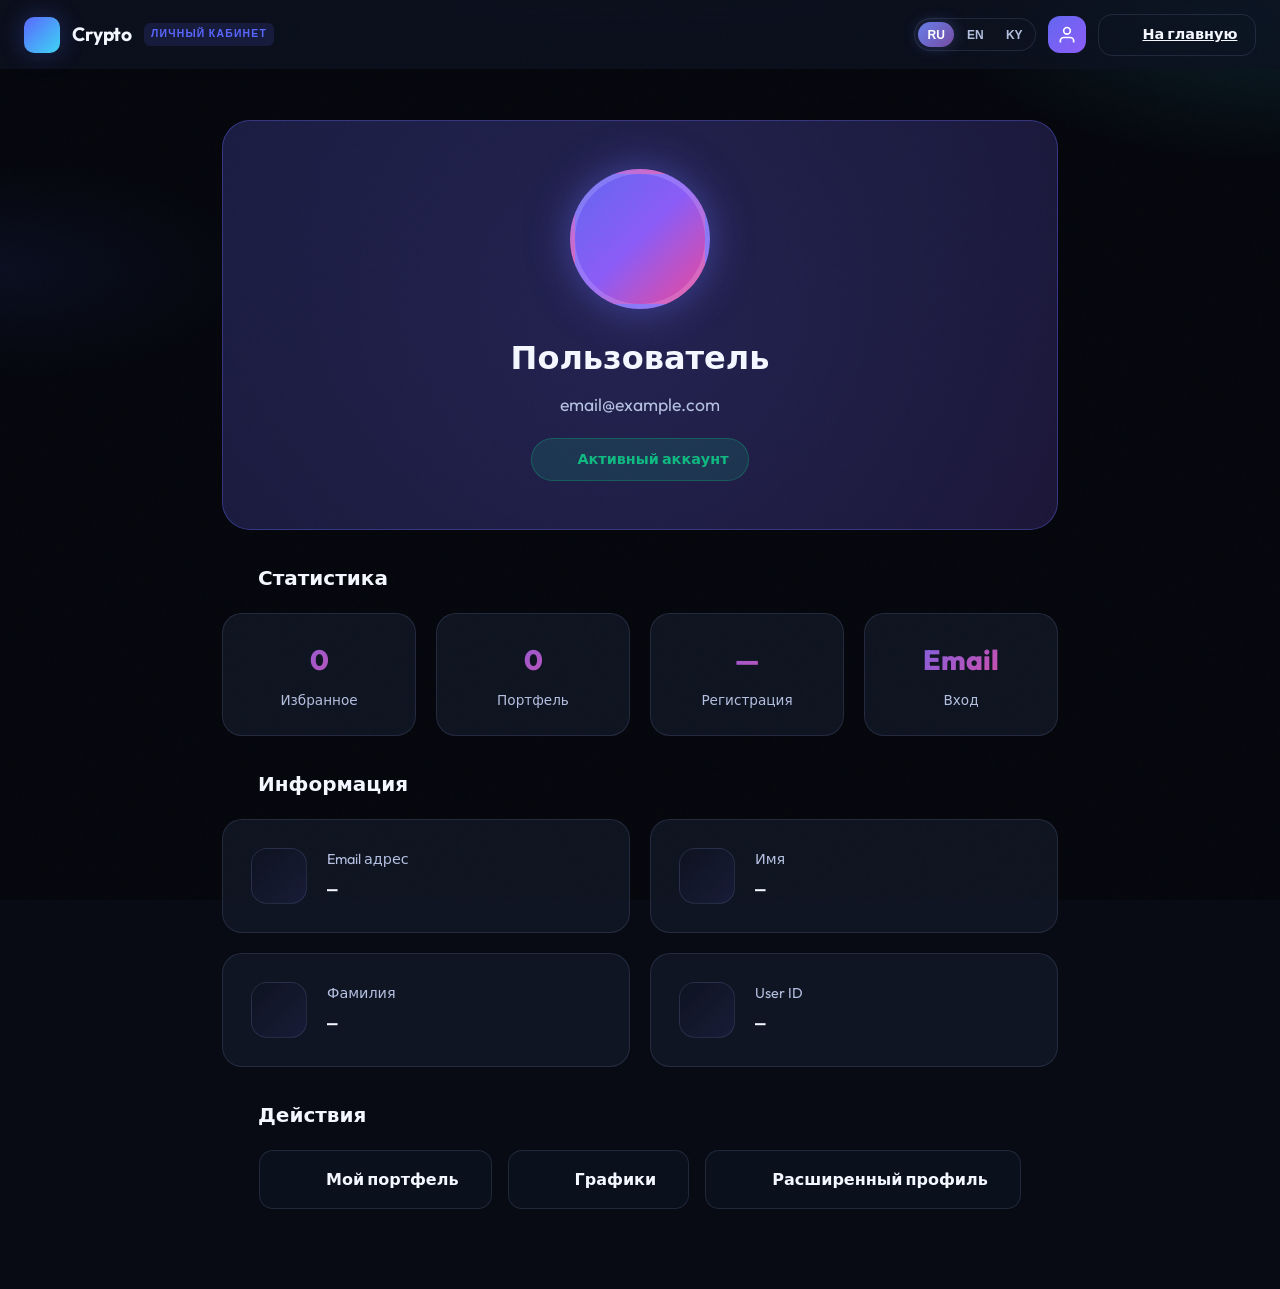
==== crypto-app/lichnyi.html @ 75bfbcfa "first site upload" ====
<!DOCTYPE html>
<html lang="ru">
<head>
    <meta charset="UTF-8" />
    <meta name="viewport" content="width=device-width, initial-scale=1.0" />
    <meta name="description" content="Личный кабинет — CryptoUlarbek" />
    <title>Личный кабинет — CryptoUlarbek</title>
    <link rel="preconnect" href="https://fonts.googleapis.com" />
    <link rel="preconnect" href="https://fonts.gstatic.com" crossorigin />
    <link
        href="https://fonts.googleapis.com/css2?family=Outfit:wght@300;400;500;600;700;800&family=Syne:wght@600;700;800&family=JetBrains+Mono:wght@400;500;600&display=swap"
        rel="stylesheet"
    />
    <link rel="stylesheet" href="style.css" />
    <script src="https://cdn.lordicon.com/lordicon.js"></script>
    <style>
        /* Lichnyi Kabinet Styles */
        .lk-container {
            max-width: 900px;
            margin: 0 auto;
            padding: 2rem;
        }

        .lk-header {
            background: linear-gradient(135deg, rgba(99, 102, 241, 0.2) 0%, rgba(139, 92, 246, 0.15) 100%);
            border: 1px solid rgba(99, 102, 241, 0.4);
            border-radius: 28px;
            padding: 3rem 2rem;
            text-align: center;
            margin-bottom: 2rem;
            position: relative;
            overflow: hidden;
        }

        .lk-header::before {
            content: '';
            position: absolute;
            top: -50%;
            left: -50%;
            width: 200%;
            height: 200%;
            background: radial-gradient(circle, rgba(99, 102, 241, 0.15) 0%, transparent 70%);
            animation: rotate 25s linear infinite;
        }

        @keyframes rotate {
            from { transform: rotate(0deg); }
            to { transform: rotate(360deg); }
        }

        .lk-avatar {
            width: 140px;
            height: 140px;
            border-radius: 50%;
            background: linear-gradient(135deg, #6366f1 0%, #8b5cf6 50%, #ec4899 100%);
            display: flex;
            align-items: center;
            justify-content: center;
            margin: 0 auto 1.5rem;
            position: relative;
            z-index: 1;
            border: 5px solid rgba(255, 255, 255, 0.15);
            box-shadow: 0 0 40px rgba(99, 102, 241, 0.5);
            animation: pulseAvatar 3s ease-in-out infinite;
        }

        @keyframes pulseAvatar {
            0%, 100% { transform: scale(1); box-shadow: 0 0 40px rgba(99, 102, 241, 0.5); }
            50% { transform: scale(1.02); box-shadow: 0 0 60px rgba(99, 102, 241, 0.7); }
        }

        .lk-avatar lord-icon {
            width: 70px;
            height: 70px;
        }

        .lk-name {
            font-size: 2rem;
            font-weight: 800;
            color: var(--text-primary);
            margin-bottom: 0.5rem;
            position: relative;
            z-index: 1;
        }

        .lk-email {
            font-size: 1.1rem;
            color: var(--text-secondary);
            position: relative;
            z-index: 1;
        }

        .lk-status {
            display: inline-flex;
            align-items: center;
            gap: 0.5rem;
            background: rgba(16, 185, 129, 0.15);
            border: 1px solid rgba(16, 185, 129, 0.3);
            color: #10b981;
            padding: 0.6rem 1.2rem;
            border-radius: 50px;
            font-size: 0.9rem;
            font-weight: 600;
            margin-top: 1.25rem;
            position: relative;
            z-index: 1;
        }

        .lk-status lord-icon {
            width: 18px;
            height: 18px;
        }

        .lk-grid {
            display: grid;
            grid-template-columns: repeat(auto-fit, minmax(280px, 1fr));
            gap: 1.25rem;
            margin-bottom: 2rem;
        }

        .lk-card {
            background: var(--bg-card);
            border: 1px solid var(--border);
            border-radius: 20px;
            padding: 1.75rem;
            display: flex;
            align-items: center;
            gap: 1.25rem;
            transition: all 0.3s ease;
            cursor: pointer;
        }

        .lk-card:hover {
            transform: translateY(-5px);
            border-color: var(--accent);
            box-shadow: 0 15px 35px -10px rgba(99, 102, 241, 0.2);
        }

        .lk-card-icon {
            width: 56px;
            height: 56px;
            border-radius: 16px;
            background: linear-gradient(135deg, var(--bg-glass) 0%, rgba(99, 102, 241, 0.1) 100%);
            display: flex;
            align-items: center;
            justify-content: center;
            flex-shrink: 0;
            border: 1px solid var(--border);
        }

        .lk-card-icon lord-icon {
            width: 28px;
            height: 28px;
        }

        .lk-card-content {
            flex: 1;
        }

        .lk-card-label {
            font-size: 0.9rem;
            color: var(--text-secondary);
            margin-bottom: 0.35rem;
        }

        .lk-card-value {
            font-size: 1.1rem;
            font-weight: 700;
            color: var(--text-primary);
            font-family: 'JetBrains Mono', monospace;
        }

        .lk-stats {
            display: grid;
            grid-template-columns: repeat(4, 1fr);
            gap: 1.25rem;
            margin-bottom: 2rem;
        }

        .lk-stat {
            background: var(--bg-card);
            border: 1px solid var(--border);
            border-radius: 20px;
            padding: 1.5rem 1rem;
            text-align: center;
            transition: all 0.3s ease;
        }

        .lk-stat:hover {
            border-color: var(--accent);
            transform: translateY(-3px);
        }

        .lk-stat-value {
            font-size: 1.75rem;
            font-weight: 800;
            background: linear-gradient(135deg, #6366f1 0%, #ec4899 100%);
            -webkit-background-clip: text;
            -webkit-text-fill-color: transparent;
            margin-bottom: 0.5rem;
        }

        .lk-stat-label {
            font-size: 0.85rem;
            color: var(--text-secondary);
        }

        .lk-actions {
            display: flex;
            gap: 1rem;
            justify-content: center;
            flex-wrap: wrap;
        }

        .lk-btn {
            display: inline-flex;
            align-items: center;
            gap: 0.75rem;
            padding: 1rem 2rem;
            border-radius: 14px;
            font-weight: 600;
            cursor: pointer;
            transition: all 0.3s ease;
            border: none;
            font-size: 1rem;
            text-decoration: none;
        }

        .lk-btn--primary {
            background: linear-gradient(135deg, #6366f1 0%, #8b5cf6 100%);
            color: white;
        }

        .lk-btn--primary:hover {
            transform: translateY(-3px);
            box-shadow: 0 15px 30px -5px rgba(99, 102, 241, 0.5);
        }

        .lk-btn--secondary {
            background: var(--bg-glass);
            border: 1px solid var(--border);
            color: var(--text-primary);
        }

        .lk-btn--secondary:hover {
            background: var(--bg-hover);
            border-color: var(--accent);
        }

        .lk-btn--danger {
            background: rgba(244, 63, 94, 0.1);
            border: 1px solid rgba(244, 63, 94, 0.3);
            color: #f43f5e;
        }

        .lk-btn--danger:hover {
            background: rgba(244, 63, 94, 0.2);
            transform: translateY(-3px);
        }

        .lk-section-title {
            font-size: 1.25rem;
            font-weight: 700;
            color: var(--text-primary);
            margin-bottom: 1.25rem;
            display: flex;
            align-items: center;
            gap: 0.75rem;
        }

        .btn--user {
            background: linear-gradient(135deg, #6366f1 0%, #8b5cf6 100%);
            color: white;
            border: none;
            padding: 0.55rem;
            border-radius: 12px;
            display: inline-flex;
            align-items: center;
            justify-content: center;
            transition: all 0.3s ease;
        }

        .btn--user:hover {
            transform: translateY(-2px);
            box-shadow: 0 8px 20px -5px rgba(99, 102, 241, 0.4);
        }

        @media (max-width: 768px) {
            .lk-container {
                padding: 1rem;
            }
            .lk-header {
                padding: 2rem 1.5rem;
            }
            .lk-avatar {
                width: 110px;
                height: 110px;
            }
            .lk-name {
                font-size: 1.6rem;
            }
            .lk-stats {
                grid-template-columns: repeat(2, 1fr);
            }
        }
    </style>
</head>
<body>
    <div class="noise" aria-hidden="true"></div>
    <div class="app">
        <header class="header" id="header">
            <div class="header__container">
                <a href="index.html" class="logo">
                    <span class="logo__mark" aria-hidden="true"></span>
                    <span class="logo__text">Crypto</span>
                    <span class="logo__badge">Личный кабинет</span>
                </a>
                <div class="header__actions" style="max-width: none;">
                    <div class="lang-selector">
                        <button class="lang-btn active" data-lang="ru" onclick="setLang('ru')">RU</button>
                        <button class="lang-btn" data-lang="en" onclick="setLang('en')">EN</button>
                        <button class="lang-btn" data-lang="ky" onclick="setLang('ky')">KY</button>
                    </div>
                    <a href="profile.html" class="btn btn--icon btn--user" title="Расширенный профиль">
                        <svg width="20" height="20" viewBox="0 0 24 24" fill="none" stroke="currentColor" stroke-width="2">
                            <path d="M20 21v-2a4 4 0 0 0-4-4H8a4 4 0 0 0-4 4v2"></path>
                            <circle cx="12" cy="7" r="4"></circle>
                        </svg>
                    </a>
                    <a href="index.html" class="btn btn--ghost">
                        <lord-icon src="https://cdn.lordicon.com/cnpvygkr.json" trigger="hover" colors="primary:#ffffff" style="width:18px;height:18px"></lord-icon>
                        На главную
                    </a>
                </div>
            </div>
        </header>

        <main class="main">
            <div class="lk-container">
                <!-- Header Card -->
                <div class="lk-header">
                    <div class="lk-avatar">
                        <lord-icon src="https://cdn.lordicon.com/kthelypq.json" trigger="hover" colors="primary:#ffffff"></lord-icon>
                    </div>
                    <h1 class="lk-name" id="userDisplayName">Пользователь</h1>
                    <p class="lk-email" id="userEmailDisplay">email@example.com</p>
                    <div class="lk-status">
                        <lord-icon src="https://cdn.lordicon.com/egmlnyku.json" trigger="loop" delay="1000" colors="primary:#10b981"></lord-icon>
                        <span id="statusText">Активный аккаунт</span>
                    </div>
                </div>

                <!-- Stats -->
                <div class="lk-section-title">
                    <lord-icon src="https://cdn.lordicon.com/hsqbkhpi.json" trigger="hover" colors="primary:#6366f1" style="width:24px;height:24px"></lord-icon>
                    Статистика
                </div>
                <div class="lk-stats">
                    <div class="lk-stat">
                        <div class="lk-stat-value" id="userFavoritesCount">0</div>
                        <div class="lk-stat-label">Избранное</div>
                    </div>
                    <div class="lk-stat">
                        <div class="lk-stat-value" id="userPortfolioCount">0</div>
                        <div class="lk-stat-label">Портфель</div>
                    </div>
                    <div class="lk-stat">
                        <div class="lk-stat-value" id="userJoinDate">—</div>
                        <div class="lk-stat-label">Регистрация</div>
                    </div>
                    <div class="lk-stat">
                        <div class="lk-stat-value" id="userProvider">Email</div>
                        <div class="lk-stat-label">Вход</div>
                    </div>
                </div>

                <!-- Info Cards -->
                <div class="lk-section-title">
                    <lord-icon src="https://cdn.lordicon.com/ucvsemmc.json" trigger="hover" colors="primary:#8b5cf6" style="width:24px;height:24px"></lord-icon>
                    Информация
                </div>
                <div class="lk-grid">
                    <div class="lk-card">
                        <div class="lk-card-icon">
                            <lord-icon src="https://cdn.lordicon.com/xtzuywza.json" trigger="hover" colors="primary:#6366f1" style="width:28px;height:28px"></lord-icon>
                        </div>
                        <div class="lk-card-content">
                            <div class="lk-card-label">Email адрес</div>
                            <div class="lk-card-value" id="userEmail">—</div>
                        </div>
                    </div>
                    <div class="lk-card">
                        <div class="lk-card-icon">
                            <lord-icon src="https://cdn.lordicon.com/ucvsemmc.json" trigger="hover" colors="primary:#f59e0b" style="width:28px;height:28px"></lord-icon>
                        </div>
                        <div class="lk-card-content">
                            <div class="lk-card-label">Имя</div>
                            <div class="lk-card-value" id="userFirstName">—</div>
                        </div>
                    </div>
                    <div class="lk-card">
                        <div class="lk-card-icon">
                            <lord-icon src="https://cdn.lordicon.com/ucvsemmc.json" trigger="hover" colors="primary:#f43f5e" style="width:28px;height:28px"></lord-icon>
                        </div>
                        <div class="lk-card-content">
                            <div class="lk-card-label">Фамилия</div>
                            <div class="lk-card-value" id="userLastName">—</div>
                        </div>
                    </div>
                    <div class="lk-card">
                        <div class="lk-card-icon">
                            <lord-icon src="https://cdn.lordicon.com/qrbokoyz.json" trigger="hover" colors="primary:#10b981" style="width:28px;height:28px"></lord-icon>
                        </div>
                        <div class="lk-card-content">
                            <div class="lk-card-label">User ID</div>
                            <div class="lk-card-value" id="userId">—</div>
                        </div>
                    </div>
                </div>

                <!-- Actions -->
                <div class="lk-section-title">
                    <lord-icon src="https://cdn.lordicon.com/srsjylvj.json" trigger="hover" colors="primary:#ec4899" style="width:24px;height:24px"></lord-icon>
                    Действия
                </div>
                <div class="lk-actions">
                    <a href="portfolio.html" class="lk-btn lk-btn--secondary">
                        <lord-icon src="https://cdn.lordicon.com/srsjylvj.json" trigger="hover" colors="primary:#ffffff" style="width:22px;height:22px"></lord-icon>
                        Мой портфель
                    </a>
                    <a href="charts.html" class="lk-btn lk-btn--secondary">
                        <lord-icon src="https://cdn.lordicon.com/xsdtfyne.json" trigger="hover" colors="primary:#ffffff" style="width:22px;height:22px"></lord-icon>
                        Графики
                    </a>
                    <a href="profile.html" class="lk-btn lk-btn--secondary">
                        <lord-icon src="https://cdn.lordicon.com/kthelypq.json" trigger="hover" colors="primary:#ffffff" style="width:22px;height:22px"></lord-icon>
                        Расширенный профиль
                    </a>
                    <button type="button" id="logoutBtn" class="lk-btn lk-btn--danger" style="display: none;">
                        <lord-icon src="https://cdn.lordicon.com/jxhgzics.json" trigger="hover" colors="primary:#f43f5e" style="width:22px;height:22px"></lord-icon>
                        Выйти
                    </button>
                </div>
            </div>
        </main>
    </div>

    <div id="authError" class="auth-error" style="display: none;"></div>
    <div id="profileLoading" class="auth-loading" style="display: none;">
        <span class="spinner" aria-hidden="true"></span>
        <span>Загрузка...</span>
    </div>

    <script type="module" src="./auth-profile.js"></script>
    <script>
        // Language support
        const translations = {
            ru: { status: 'Активный аккаунт', portfolio: 'Мой портфель', charts: 'Графики', extended: 'Расширенный профиль', logout: 'Выйти', back: 'На главную' },
            en: { status: 'Active Account', portfolio: 'My Portfolio', charts: 'Charts', extended: 'Extended Profile', logout: 'Logout', back: 'Back to Home' },
            ky: { status: 'Активдүү аккаунт', portfolio: 'Менин портфелим', charts: 'Графиктер', extended: 'Кеңейтилген профиль', logout: 'Чыгуу', back: 'Башкы бетке' }
        };

        function setLang(lang) {
            const l = ['ru', 'en', 'ky'].includes(lang) ? lang : 'ru';
            localStorage.setItem('crypto-lang', l);
            document.documentElement.lang = l;
            
            document.querySelectorAll('.lang-btn').forEach(btn => {
                btn.classList.toggle('active', btn.dataset.lang === l);
            });
            
            const t = translations[l];
            document.getElementById('statusText').textContent = t.status;
            document.querySelectorAll('.lk-btn').forEach((btn, i) => {
                if (i === 0) btn.innerHTML = `<lord-icon src="https://cdn.lordicon.com/srsjylvj.json" trigger="hover" colors="primary:#ffffff" style="width:22px;height:22px"></lord-icon> ${t.portfolio}`;
                if (i === 1) btn.innerHTML = `<lord-icon src="https://cdn.lordicon.com/xsdtfyne.json" trigger="hover" colors="primary:#ffffff" style="width:22px;height:22px"></lord-icon> ${t.charts}`;
                if (i === 2) btn.innerHTML = `<lord-icon src="https://cdn.lordicon.com/kthelypq.json" trigger="hover" colors="primary:#ffffff" style="width:22px;height:22px"></lord-icon> ${t.extended}`;
                if (i === 3) btn.innerHTML = `<lord-icon src="https://cdn.lordicon.com/jxhgzics.json" trigger="hover" colors="primary:#f43f5e" style="width:22px;height:22px"></lord-icon> ${t.logout}`;
            });
        }

        const savedLang = localStorage.getItem('crypto-lang') || 'ru';
        setLang(savedLang);
    </script>
</body>
</html>
---- crypto-app/style.css ----
:root {
    --bg-deep: #05070d;
    --bg-primary: #080b13;
    --bg-secondary: #0e1320;
    --bg-tertiary: #151b2b;
    --bg-card: rgba(21, 27, 43, 0.7);
    --bg-glass: rgba(14, 19, 32, 0.78);
    --bg-hover: rgba(56, 73, 120, 0.28);

    --text-primary: #f4f7ff;
    --text-secondary: #b3c0df;
    --text-muted: #7f8db0;

    --accent: #5a67ff;
    --accent-2: #3dd5f3;
    --accent-dim: rgba(90, 103, 255, 0.14);
    --accent-glow: rgba(90, 103, 255, 0.3);

    --green: #22c55e;
    --green-bg: rgba(34, 197, 94, 0.14);
    --red: #f43f5e;
    --red-bg: rgba(244, 63, 94, 0.14);

    --border: rgba(143, 160, 208, 0.16);
    --border-strong: rgba(90, 103, 255, 0.38);

    --radius-sm: 10px;
    --radius-md: 14px;
    --radius-lg: 20px;
    --radius-xl: 28px;

    --shadow-soft: 0 8px 34px rgba(0, 0, 0, 0.38);
    --shadow-glow: 0 0 60px rgba(90, 103, 255, 0.12);

    --font-display: 'Outfit', sans-serif;
    --font-sans: 'Outfit', system-ui, sans-serif;
    --font-mono: 'JetBrains Mono', monospace;

    --ease-out: cubic-bezier(0.22, 1, 0.36, 1);
    --transition: 0.25s var(--ease-out);
}

[data-theme="light"] {
    --bg-deep: #f3f5fb;
    --bg-primary: #f7f9ff;
    --bg-secondary: #ffffff;
    --bg-tertiary: #eef1fb;
    --bg-card: rgba(255, 255, 255, 0.88);
    --bg-glass: rgba(255, 255, 255, 0.92);
    --bg-hover: rgba(90, 103, 255, 0.07);

    --text-primary: #0f172a;
    --text-secondary: #475569;
    --text-muted: #94a3b8;

    --accent: #4f46e5;
    --accent-2: #06b6d4;
    --accent-dim: rgba(79, 70, 229, 0.1);
    --accent-glow: rgba(79, 70, 229, 0.18);

    --green: #059669;
    --green-bg: rgba(5, 150, 105, 0.1);
    --red: #dc2626;
    --red-bg: rgba(220, 38, 38, 0.08);

    --border: rgba(15, 23, 42, 0.08);
    --border-strong: rgba(79, 70, 229, 0.32);

    --shadow-soft: 0 8px 40px rgba(15, 23, 42, 0.08);
    --shadow-glow: 0 0 40px rgba(79, 70, 229, 0.12);
}

html {
    scroll-behavior: smooth;
    width: 100%;
    overflow-x: hidden;
}

@media (prefers-reduced-motion: reduce) {
    html {
        scroll-behavior: auto;
    }
    *,
    *::before,
    *::after {
        animation-duration: 0.01ms !important;
        animation-iteration-count: 1 !important;
        transition-duration: 0.01ms !important;
    }
}

body.reduce-motion *,
body.reduce-motion *::before,
body.reduce-motion *::after {
    animation: none !important;
    transition: none !important;
}

* {
    margin: 0;
    padding: 0;
    box-sizing: border-box;
}

body {
    font-family: var(--font-sans);
    background: var(--bg-primary);
    color: var(--text-primary);
    line-height: 1.55;
    min-height: 100vh;
    position: relative;
    overflow-x: hidden;
    width: 100%;
    max-width: 100vw;
}

/* Noise overlay */
.noise {
    pointer-events: none;
    position: fixed;
    inset: 0;
    z-index: 9999;
    opacity: 0.02;
    background: url("data:image/svg+xml,%3Csvg viewBox='0 0 256 256' xmlns='http://www.w3.org/2000/svg'%3E%3Cfilter id='n'%3E%3CfeTurbulence type='fractalNoise' baseFrequency='0.9' numOctaves='4' stitchTiles='stitch'/%3E%3C/filter%3E%3Crect width='100%25' height='100%25' filter='url(%23n)'/%3E%3C/svg%3E");
    mix-blend-mode: overlay;
}

.scroll-progress {
    position: fixed;
    top: 0;
    left: 0;
    height: 3px;
    width: 0%;
    z-index: 10001;
    background: linear-gradient(90deg, var(--accent), var(--accent-2));
    transition: width 0.1s linear;
}

.app {
    position: relative;
    min-height: 100vh;
    display: flex;
    flex-direction: column;
    width: 100%;
    max-width: 100vw;
    overflow-x: clip;
}

.app::before {
    content: '';
    position: fixed;
    inset: 0;
    z-index: -1;
    background:
        radial-gradient(ellipse 80% 50% at 50% -20%, rgba(90, 103, 255, 0.2), transparent 50%),
        radial-gradient(ellipse 60% 40% at 100% 0%, rgba(61, 213, 243, 0.13), transparent 45%),
        radial-gradient(ellipse 50% 30% at 0% 30%, rgba(76, 99, 255, 0.08), transparent 40%),
        var(--bg-deep);
}

[data-theme="light"] .app::before {
    background:
        radial-gradient(ellipse 80% 50% at 50% -10%, rgba(79, 70, 229, 0.12), transparent 50%),
        radial-gradient(ellipse 60% 40% at 100% 0%, rgba(6, 182, 212, 0.09), transparent 45%),
        var(--bg-deep);
}

/* ========== Header ========== */
.header {
    position: fixed;
    top: 0;
    left: 0;
    right: 0;
    width: 100%;
    z-index: 1000;
    background: var(--bg-glass);
    backdrop-filter: blur(16px) saturate(1.3);
    border-bottom: none;
    box-shadow: none;
}

.header__container {
    position: relative;
    max-width: 1320px;
    margin: 0 auto;
    padding: 0.85rem 1.5rem;
    display: flex;
    align-items: center;
    justify-content: space-between;
    gap: 1rem;
    flex-wrap: wrap;
    width: 100%;
    min-width: 0;
}

.logo {
    display: flex;
    align-items: center;
    gap: 0.75rem;
    text-decoration: none;
    color: var(--text-primary);
    font-family: var(--font-display);
    font-weight: 700;
    font-size: 1.2rem;
    letter-spacing: -0.02em;
}

.logo__mark {
    width: 36px;
    height: 36px;
    border-radius: 10px;
    background: linear-gradient(135deg, var(--accent), var(--accent-2));
    box-shadow: 0 0 24px var(--accent-glow);
    position: relative;
}

.logo__mark.logo__image {
    width: 52px;
    height: 52px;
    border-radius: 16px;
    object-fit: cover;
    display: block;
    background: transparent;
    box-shadow: none;
}

.logo__mark.logo__image::after {
    display: none;
}

.logo__badge {
    font-size: 0.65rem;
    font-weight: 700;
    text-transform: uppercase;
    letter-spacing: 0.12em;
    padding: 0.2rem 0.45rem;
    border-radius: 6px;
    background: var(--accent-dim);
    color: var(--accent);
    border: none;
}

.nav {
    display: grid;
    grid-auto-flow: column;
    grid-auto-columns: minmax(90px, auto);
    gap: 0.5rem;
    align-items: center;
}

.nav__link {
    color: var(--text-secondary);
    text-decoration: none;
    font-size: 0.85rem;
    font-weight: 500;
    padding: 0.55rem 0.5rem;
    border-radius: var(--radius-sm);
    transition: color var(--transition), background var(--transition);
    white-space: nowrap;
    text-align: center;
    min-width: 90px;
    max-width: 110px;
    overflow: hidden;
    text-overflow: ellipsis;
}

.nav__link span {
    display: block;
    overflow: hidden;
    text-overflow: ellipsis;
}

.nav__link:hover {
    color: var(--text-primary);
    background: var(--bg-hover);
}

.header__actions {
    display: flex;
    align-items: center;
    gap: 0.75rem;
    flex: 1;
    justify-content: flex-end;
    max-width: 720px;
    min-width: 0;
    flex-wrap: wrap;
}

.search-box {
    position: relative;
    flex: 1 1 240px;
    max-width: 320px;
    min-width: 0;
}

.header__btns {
    display: flex;
    align-items: center;
    gap: 0.45rem;
    flex-wrap: wrap;
}

.btn--icon {
    position: relative;
    padding: 0.55rem;
    background: var(--bg-tertiary);
    color: var(--text-secondary);
    border: 1px solid var(--border);
    line-height: 1;
}

.btn--icon:hover {
    color: var(--accent);
    border-color: var(--border-strong);
}

.header__actions {
    display: flex;
    align-items: center;
    gap: 0.75rem;
    flex: 1;
    justify-content: flex-end;
    max-width: 720px;
    min-width: 0;
}

/* Language Selector */
.lang-selector {
    display: flex;
    background: var(--bg-glass);
    border: 1px solid var(--border);
    border-radius: 25px;
    padding: 3px;
    gap: 3px;
}

.lang-btn {
    background: transparent;
    border: none;
    color: var(--text-secondary);
    padding: 0.35rem 0;
    border-radius: 20px;
    cursor: pointer;
    font-size: 0.75rem;
    font-weight: 600;
    transition: all 0.3s ease;
    min-width: 36px;
    text-align: center;
}

.lang-btn:hover {
    color: var(--text-primary);
    background: rgba(255, 255, 255, 0.05);
}

.lang-btn.active {
    background: linear-gradient(135deg, #667eea 0%, #764ba2 100%);
    color: white;
    box-shadow: 0 0 15px rgba(102, 126, 234, 0.3);
}

.search-box {
    position: relative;
    flex: 1;
    max-width: 280px;
    min-width: 0;
}

.search-box__icon {
    position: absolute;
    left: 0.9rem;
    top: 50%;
    transform: translateY(-50%);
    color: var(--text-muted);
    pointer-events: none;
}

.search-box__input {
    width: 100%;
    padding: 0.55rem 1rem 0.55rem 2.6rem;
    background: var(--bg-tertiary);
    border: 1px solid var(--border);
    border-radius: 999px;
    color: var(--text-primary);
    font-size: 0.88rem;
    font-family: inherit;
    transition: border-color var(--transition), box-shadow var(--transition);
}

.search-box__input:focus {
    outline: none;
    border-color: var(--accent);
    box-shadow: 0 0 0 3px var(--accent-dim);
}

.header__btns {
    display: flex;
    align-items: center;
    gap: 0.4rem;
    flex-shrink: 0;
}

.btn {
    display: inline-flex;
    align-items: center;
    justify-content: center;
    gap: 0.5rem;
    padding: 0.55rem 1.1rem;
    font-size: 0.9rem;
    font-weight: 600;
    font-family: inherit;
    border: none;
    border-radius: var(--radius-md);
    cursor: pointer;
    transition: transform var(--transition), box-shadow var(--transition);
}

.btn--primary {
    background: linear-gradient(135deg, var(--accent), var(--accent-2));
    color: #ffffff;
    box-shadow: 0 4px 20px var(--accent-glow);
}

.btn--primary:hover {
    transform: translateY(-2px);
}

.btn--ghost {
    background: transparent;
    border: 1px solid var(--border);
    color: var(--text-primary);
}

.btn--ghost:hover {
    border-color: var(--accent);
    background: var(--accent-dim);
}

.btn--icon {
    position: relative;
    padding: 0.55rem;
    background: var(--bg-tertiary);
    color: var(--text-secondary);
    border: 1px solid var(--border);
    line-height: 1;
}

.btn--icon:hover {
    color: var(--accent);
    border-color: var(--border-strong);
}

.lang-toggle__label {
    font-family: var(--font-mono);
    font-weight: 800;
    font-size: 0.72rem;
    color: var(--accent);
    letter-spacing: 0.03em;
}

.btn--fav:hover {
    color: #fb7185;
}

.btn--user {
    background: linear-gradient(135deg, #6366f1 0%, #8b5cf6 100%);
    color: white;
    border: none;
}

.btn--user:hover {
    transform: translateY(-2px);
    box-shadow: 0 8px 20px -5px rgba(99, 102, 241, 0.4);
}

.favorites-count {
    position: absolute;
    top: -6px;
    right: -6px;
    min-width: 18px;
    height: 18px;
    padding: 0 5px;
    background: linear-gradient(135deg, var(--accent-2), #7c3aed);
    color: #fff;
    font-size: 0.65rem;
    font-weight: 700;
    border-radius: 9px;
}

.theme-icon--moon {
    display: none;
}

[data-theme="light"] .theme-icon--sun {
    display: none;
}

[data-theme="light"] .theme-icon--moon {
    display: block;
}

.refresh-indicator {
    display: flex;
    align-items: center;
    gap: 0.45rem;
    padding: 0.45rem 0.75rem;
    background: var(--bg-tertiary);
    border: 1px solid var(--border);
    border-radius: 999px;
    font-size: 0.72rem;
    color: var(--text-muted);
    white-space: nowrap;
    cursor: pointer;
}

.refresh-indicator__dot {
    width: 7px;
    height: 7px;
    background: var(--green);
    border-radius: 50%;
    animation: pulse 2s ease infinite;
}

@keyframes pulse {
    0%, 100% {
        opacity: 1;
        box-shadow: 0 0 0 0 var(--green);
    }
    50% {
        opacity: 0.7;
        box-shadow: 0 0 0 6px transparent;
    }
}

.header__burger {
    display: none;
    flex-direction: column;
    gap: 5px;
    padding: 0.5rem;
    background: var(--bg-tertiary);
    border: 1px solid var(--border);
    border-radius: var(--radius-sm);
    cursor: pointer;
}

.header__burger span {
    display: block;
    width: 22px;
    height: 2px;
    background: var(--text-primary);
    border-radius: 2px;
}

/* ========== Main ========== */
.main {
    flex: 1;
    max-width: 1320px;
    margin: 0 auto;
    padding: 5.5rem 1.5rem 3rem;
    width: 100%;
    min-width: 0;
    margin-top: 0;
}

/* Hero */
.hero {
    position: relative;
    padding: 3rem 0 2.5rem;
    overflow: hidden;
}

.hero__glow {
    position: absolute;
    border-radius: 50%;
    filter: blur(80px);
    opacity: 0.45;
    pointer-events: none;
}

.hero__glow--1 {
    width: 400px;
    height: 400px;
    top: -120px;
    right: -80px;
    background: var(--accent);
}

.hero__glow--2 {
    width: 300px;
    height: 300px;
    bottom: -80px;
    left: -60px;
    background: var(--accent-2);
}

.hero__inner {
    position: relative;
    max-width: 720px;
}

.hero__eyebrow {
    display: inline-flex;
    align-items: center;
    gap: 0.5rem;
    font-size: 0.8rem;
    font-weight: 600;
    color: var(--text-secondary);
    margin-bottom: 1rem;
}

.hero__pulse {
    width: 8px;
    height: 8px;
    background: var(--green);
    border-radius: 50%;
    animation: pulse 2s infinite;
}

.hero__title {
    font-family: var(--font-display);
    font-size: clamp(2rem, 5vw, 3.25rem);
    font-weight: 800;
    line-height: 1.1;
    letter-spacing: -0.03em;
    margin-bottom: 1rem;
}

.hero__gradient {
    background: linear-gradient(135deg, var(--accent), var(--accent-2));
    -webkit-background-clip: text;
    -webkit-text-fill-color: transparent;
    background-clip: text;
}

.hero__subtitle {
    font-size: 1.05rem;
    color: var(--text-secondary);
    max-width: 560px;
    margin-bottom: 1.5rem;
}

.hero__cta {
    display: flex;
    flex-wrap: wrap;
    gap: 0.75rem;
    margin-bottom: 1.5rem;
}

.hero__meta {
    display: flex;
    flex-wrap: wrap;
    gap: 0.5rem;
}

.hero__chip {
    display: inline-flex;
    align-items: center;
    gap: 0.35rem;
    padding: 0.4rem 0.75rem;
    font-size: 0.78rem;
    font-weight: 500;
    color: var(--text-secondary);
    background: var(--bg-card);
    border: 1px solid var(--border);
    border-radius: 999px;
}

.hero__chip-icon {
    font-size: 0.9rem;
}

/* Ticker */
.ticker-wrap {
    margin: 0 0 2rem;
    border: 1px solid var(--border);
    border-radius: var(--radius-md);
    background: var(--bg-glass);
    backdrop-filter: blur(8px);
    overflow: hidden;
}

.ticker {
    display: flex;
    gap: 2rem;
    padding: 0.65rem 0;
    animation: ticker-scroll 40s linear infinite;
    width: max-content;
    flex-wrap: nowrap;
    white-space: nowrap;
    cursor: pointer;
}

.ticker.is-paused {
    animation-play-state: paused;
}

body.reduce-motion .ticker {
    animation: ticker-scroll 40s linear infinite !important;
}

@keyframes ticker-scroll {
    0% {
        transform: translateX(0);
    }
    100% {
        transform: translateX(-50%);
    }
}

/* ========== New Animations ========== */

@keyframes slideInUp {
    from {
        opacity: 0;
        transform: translateY(40px);
    }
    to {
        opacity: 1;
        transform: translateY(0);
    }
}

@keyframes slideInDown {
    from {
        opacity: 0;
        transform: translateY(-40px);
    }
    to {
        opacity: 1;
        transform: translateY(0);
    }
}

@keyframes slideInLeft {
    from {
        opacity: 0;
        transform: translateX(-40px);
    }
    to {
        opacity: 1;
        transform: translateX(0);
    }
}

@keyframes slideInRight {
    from {
        opacity: 0;
        transform: translateX(40px);
    }
    to {
        opacity: 1;
        transform: translateX(0);
    }
}

@keyframes float {
    0%, 100% {
        transform: translateY(0px);
    }
    50% {
        transform: translateY(-20px);
    }
}

@keyframes glow {
    0%, 100% {
        box-shadow: 0 0 20px rgba(90, 103, 255, 0.3);
    }
    50% {
        box-shadow: 0 0 40px rgba(90, 103, 255, 0.6);
    }
}

@keyframes shimmer {
    0% {
        background-position: -1000px 0;
    }
    100% {
        background-position: 1000px 0;
    }
}

@keyframes bounce {
    0%, 100% {
        transform: translateY(0);
    }
    50% {
        transform: translateY(-15px);
    }
}

@keyframes rotate {
    from {
        transform: rotate(0deg);
    }
    to {
        transform: rotate(360deg);
    }
}

@keyframes scaleIn {
    from {
        opacity: 0;
        transform: scale(0.9);
    }
    to {
        opacity: 1;
        transform: scale(1);
    }
}

@keyframes fadeInScale {
    from {
        opacity: 0;
        transform: scale(0.95);
    }
    to {
        opacity: 1;
        transform: scale(1);
    }
}

@keyframes pulse-glow {
    0%, 100% {
        opacity: 0.6;
        transform: scale(1);
    }
    50% {
        opacity: 1;
        transform: scale(1.05);
    }
}

@keyframes wiggle {
    0%, 100% {
        transform: rotate(0deg);
    }
    25% {
        transform: rotate(2deg);
    }
    75% {
        transform: rotate(-2deg);
    }
}

/* Apply animations to elements */

.hero__title {
    animation: slideInDown 0.8s ease-out;
}

.hero__subtitle {
    animation: slideInUp 0.8s ease-out 0.2s both;
}

.hero__cta {
    animation: slideInUp 0.8s ease-out 0.4s both;
}

.hero__meta {
    animation: slideInUp 0.8s ease-out 0.6s both;
}

.stat-card {
    animation: slideInUp 0.6s ease-out both;
}

.stat-card:nth-child(1) {
    animation-delay: 0.1s;
}

.stat-card:nth-child(2) {
    animation-delay: 0.2s;
}

.stat-card:nth-child(3) {
    animation-delay: 0.3s;
}

.stat-card:nth-child(4) {
    animation-delay: 0.4s;
}

.stat-card:hover {
    animation: pulse-glow 1s ease-in-out infinite;
}

.btn:hover {
    animation: none;
    transform: translateY(-3px);
}

.btn--primary:hover {
    box-shadow: 0 12px 30px rgba(90, 103, 255, 0.4);
}

.chart-section {
    animation: slideInLeft 0.8s ease-out;
}

.market-table tbody tr {
    animation: slideInUp 0.5s ease-out both;
}

.market-table tbody tr:nth-child(1) {
    animation-delay: 0s;
}

.market-table tbody tr:nth-child(2) {
    animation-delay: 0.05s;
}

.market-table tbody tr:nth-child(3) {
    animation-delay: 0.1s;
}

.market-table tbody tr:nth-child(4) {
    animation-delay: 0.15s;
}

.market-table tbody tr:nth-child(5) {
    animation-delay: 0.2s;
}

.ticker__item {
    animation: ticker-scroll 40s linear infinite;
}

.logo__image:hover {
    animation: rotate 1s linear;
}

/* Add float animation to cards */
.stat-card {
    transition: all 0.3s ease;
}

.stat-card:hover {
    transform: translateY(-8px);
    box-shadow: 0 20px 60px rgba(90, 103, 255, 0.3);
}

/* Button ripple effect */
.btn::after {
    content: '';
    position: absolute;
    top: 50%;
    left: 50%;
    width: 0;
    height: 0;
    border-radius: 50%;
    background: rgba(255, 255, 255, 0.5);
    transform: translate(-50%, -50%);
    pointer-events: none;
}

.btn:active::after {
    animation: ripple 0.6s ease-out;
}

@keyframes ripple {
    0% {
        width: 0;
        height: 0;
        opacity: 1;
    }
    100% {
        width: 300px;
        height: 300px;
        opacity: 0;
    }
}


.ticker__item {
    font-family: var(--font-mono);
    font-size: 0.82rem;
    color: var(--text-secondary);
    white-space: nowrap;
}

.ticker__item strong {
    color: var(--text-primary);
    margin-right: 0.35rem;
}

.ticker__item .up {
    color: var(--green);
}

.ticker__item .down {
    color: var(--red);
}

/* Stats grid */
.stats-grid {
    display: grid;
    grid-template-columns: repeat(4, 1fr);
    gap: 1rem;
    margin-bottom: 2rem;
}

.stat-card {
    padding: 1.25rem 1.35rem;
    border-radius: var(--radius-lg);
    background: var(--bg-card);
    border: 1px solid var(--border);
    backdrop-filter: blur(8px);
    transition: transform var(--transition), border-color var(--transition), box-shadow var(--transition);
}

.stat-card:hover {
    transform: translateY(-3px);
    border-color: var(--border-strong);
    box-shadow: var(--shadow-glow);
}

.stat-card--accent {
    border-color: var(--border-strong);
    background: linear-gradient(145deg, rgba(0, 229, 200, 0.08), var(--bg-card));
}

.stat-card__icon {
    width: 40px;
    height: 40px;
    display: flex;
    align-items: center;
    justify-content: center;
    border-radius: var(--radius-sm);
    background: var(--accent-dim);
    color: var(--accent);
    margin-bottom: 0.75rem;
}

.stat-card__label {
    display: block;
    font-size: 0.72rem;
    font-weight: 600;
    text-transform: uppercase;
    letter-spacing: 0.08em;
    color: var(--text-muted);
    margin-bottom: 0.35rem;
}

.stat-card__value {
    font-family: var(--font-mono);
    font-size: 1.35rem;
    font-weight: 600;
}

.stat-card__hint {
    display: block;
    margin-top: 0.35rem;
    font-size: 0.78rem;
    color: var(--text-muted);
}

/* About Section - Modern Animated Design */
.about {
    padding: 6rem 1.5rem;
    max-width: 1400px;
    margin: 0 auto;
    position: relative;
}

/* Hero Section */
.about__hero {
    text-align: center;
    margin-bottom: 4rem;
}

.about__badge {
    display: inline-flex;
    align-items: center;
    gap: 0.5rem;
    background: linear-gradient(135deg, rgba(99, 102, 241, 0.15) 0%, rgba(139, 92, 246, 0.15) 100%);
    border: 1px solid rgba(99, 102, 241, 0.3);
    border-radius: 50px;
    padding: 0.5rem 1.25rem;
    font-size: 0.85rem;
    font-weight: 600;
    color: var(--text-primary);
    margin-bottom: 1.5rem;
    backdrop-filter: blur(10px);
    animation: badgePulse 3s ease-in-out infinite;
}

@keyframes badgePulse {
    0%, 100% { box-shadow: 0 0 0 0 rgba(99, 102, 241, 0.4); }
    50% { box-shadow: 0 0 20px 5px rgba(99, 102, 241, 0.2); }
}

.about__title {
    font-size: clamp(2rem, 5vw, 3.5rem);
    font-weight: 800;
    background: linear-gradient(135deg, #ffffff 0%, #a5b4fc 50%, #6366f1 100%);
    -webkit-background-clip: text;
    -webkit-text-fill-color: transparent;
    background-clip: text;
    margin-bottom: 1rem;
    position: relative;
    display: inline-block;
}

.about__title::after {
    content: attr(data-glitch);
    position: absolute;
    left: 2px;
    top: 2px;
    background: linear-gradient(135deg, #6366f1 0%, #8b5cf6 100%);
    -webkit-background-clip: text;
    -webkit-text-fill-color: transparent;
    background-clip: text;
    opacity: 0.7;
    animation: glitch 3s infinite;
    clip-path: polygon(0 0, 100% 0, 100% 35%, 0 35%, 0 65%, 100% 65%, 100% 100%, 0 100%);
}

@keyframes glitch {
    0%, 90%, 100% { transform: translate(0); opacity: 0.7; }
    92% { transform: translate(-2px, 2px); }
    94% { transform: translate(2px, -2px); }
    96% { transform: translate(-2px, -2px); }
    98% { transform: translate(2px, 2px); }
}

.about__subtitle {
    font-size: 1.1rem;
    color: var(--text-secondary);
    max-width: 600px;
    margin: 0 auto;
    line-height: 1.7;
}

/* Content Layout */
.about__content {
    display: flex;
    flex-direction: column;
    gap: 4rem;
}

.about__section-title {
    font-size: 1.5rem;
    font-weight: 700;
    margin-bottom: 1.5rem;
    color: var(--text-primary);
    display: flex;
    align-items: center;
    gap: 0.75rem;
}

/* Floating Story Card */
.about__story {
    display: flex;
    justify-content: center;
}

.about__card {
    position: relative;
    max-width: 800px;
    background: linear-gradient(135deg, rgba(99, 102, 241, 0.1) 0%, rgba(139, 92, 246, 0.05) 100%);
    border: 1px solid rgba(99, 102, 241, 0.2);
    border-radius: 24px;
    padding: 2.5rem;
    backdrop-filter: blur(20px);
    overflow: hidden;
    transition: transform 0.3s ease, box-shadow 0.3s ease;
    animation: float 6s ease-in-out infinite;
}

.about__card:hover {
    transform: translateY(-5px);
    box-shadow: 0 25px 50px -12px rgba(99, 102, 241, 0.25);
}

@keyframes float {
    0%, 100% { transform: translateY(0px); }
    50% { transform: translateY(-10px); }
}

.about__card-glow {
    position: absolute;
    top: -50%;
    left: -50%;
    width: 200%;
    height: 200%;
    background: radial-gradient(circle, rgba(99, 102, 241, 0.15) 0%, transparent 70%);
    animation: rotate 20s linear infinite;
    pointer-events: none;
}

@keyframes rotate {
    from { transform: rotate(0deg); }
    to { transform: rotate(360deg); }
}

.about__card-icon {
    margin-bottom: 1.5rem;
}

.about__card-title {
    font-size: 1.75rem;
    font-weight: 700;
    margin-bottom: 1rem;
    color: var(--text-primary);
}

.about__card-text {
    font-size: 1rem;
    line-height: 1.8;
    color: var(--text-secondary);
    margin-bottom: 1rem;
}

/* Mission Cards */
.about__mission-grid {
    text-align: center;
}

.about__mission-cards {
    display: grid;
    grid-template-columns: repeat(auto-fit, minmax(200px, 1fr));
    gap: 1.25rem;
    margin-top: 2rem;
}

.mission-card {
    display: flex;
    align-items: center;
    gap: 1rem;
    padding: 1.25rem;
    background: var(--bg-card);
    border: 1px solid var(--border);
    border-radius: 16px;
    transition: all 0.3s ease;
    cursor: default;
}

.mission-card:hover {
    transform: translateY(-3px) scale(1.02);
    border-color: var(--primary);
    box-shadow: 0 10px 30px -10px rgba(99, 102, 241, 0.3);
}

.mission-card__icon {
    flex-shrink: 0;
    transition: transform 0.3s ease;
}

.mission-card:hover .mission-card__icon {
    transform: scale(1.1) rotate(5deg);
}

.mission-card span {
    font-weight: 500;
    color: var(--text-primary);
}

/* Bento Grid */
.about__bento {
    display: grid;
    grid-template-columns: repeat(3, 1fr);
    gap: 1.25rem;
    margin-top: 2rem;
}

.bento-card {
    background: var(--bg-card);
    border: 1px solid var(--border);
    border-radius: 20px;
    padding: 1.5rem;
    transition: all 0.3s ease;
    position: relative;
    overflow: hidden;
}

.bento-card::before {
    content: '';
    position: absolute;
    top: 0;
    left: -100%;
    width: 100%;
    height: 100%;
    background: linear-gradient(90deg, transparent, rgba(255, 255, 255, 0.05), transparent);
    transition: left 0.5s ease;
}

.bento-card:hover::before {
    left: 100%;
}

.bento-card:hover {
    transform: translateY(-5px);
    border-color: rgba(239, 68, 68, 0.3);
    box-shadow: 0 15px 35px -10px rgba(239, 68, 68, 0.2);
}

.bento-card--large {
    grid-column: span 2;
    background: linear-gradient(135deg, rgba(239, 68, 68, 0.1) 0%, rgba(245, 158, 11, 0.05) 100%);
}

.bento-card--wide {
    grid-column: span 2;
}

.bento-card__icon {
    margin-bottom: 1rem;
}

.bento-card__icon--red { --icon-color: #ef4444; }
.bento-card__icon--orange { --icon-color: #f59e0b; }
.bento-card__icon--yellow { --icon-color: #eab308; }
.bento-card__icon--purple { --icon-color: #8b5cf6; }

.bento-card h4 {
    font-size: 1.1rem;
    font-weight: 600;
    margin-bottom: 0.5rem;
    color: var(--text-primary);
}

.bento-card p {
    font-size: 0.9rem;
    color: var(--text-secondary);
    line-height: 1.5;
}

/* Orbit Cards */
.about__orbit {
    display: grid;
    grid-template-columns: repeat(auto-fit, minmax(220px, 1fr));
    gap: 1.5rem;
    margin-top: 2rem;
}

.orbit-card {
    background: linear-gradient(135deg, rgba(0, 212, 255, 0.1) 0%, rgba(99, 102, 241, 0.05) 100%);
    border: 1px solid rgba(0, 212, 255, 0.2);
    border-radius: 20px;
    padding: 1.75rem;
    text-align: center;
    transition: all 0.3s ease;
    animation: orbitFloat 5s ease-in-out infinite;
}

.orbit-card:nth-child(2) { animation-delay: -1s; }
.orbit-card:nth-child(3) { animation-delay: -2s; }
.orbit-card:nth-child(4) { animation-delay: -3s; }

@keyframes orbitFloat {
    0%, 100% { transform: translateY(0px); }
    50% { transform: translateY(-8px); }
}

.orbit-card:hover {
    transform: translateY(-8px) scale(1.03);
    border-color: rgba(0, 212, 255, 0.4);
    box-shadow: 0 20px 40px -15px rgba(0, 212, 255, 0.3);
}

.orbit-card__icon {
    margin-bottom: 1rem;
}

.orbit-card strong {
    display: block;
    font-size: 1.1rem;
    font-weight: 600;
    color: var(--text-primary);
    margin-bottom: 0.5rem;
}

.orbit-card p {
    font-size: 0.9rem;
    color: var(--text-secondary);
    line-height: 1.5;
}

/* Glow Cards */
.about__glow-cards {
    display: grid;
    grid-template-columns: repeat(auto-fit, minmax(250px, 1fr));
    gap: 1.5rem;
    margin-top: 2rem;
}

.glow-card {
    position: relative;
    background: var(--bg-card);
    border-radius: 20px;
    padding: 1px;
    overflow: hidden;
}

.glow-card__border {
    position: absolute;
    inset: 0;
    background: conic-gradient(from 0deg, #6366f1, #8b5cf6, #ec4899, #f59e0b, #6366f1);
    animation: rotate 4s linear infinite;
    opacity: 0.7;
}

.glow-card__content {
    position: relative;
    background: var(--bg-card);
    border-radius: 19px;
    padding: 1.75rem;
    height: 100%;
}

.glow-card__number {
    font-size: 2.5rem;
    font-weight: 800;
    background: linear-gradient(135deg, #6366f1 0%, #ec4899 100%);
    -webkit-background-clip: text;
    -webkit-text-fill-color: transparent;
    background-clip: text;
    margin-bottom: 0.75rem;
}

.glow-card h4 {
    font-size: 1.2rem;
    font-weight: 600;
    color: var(--text-primary);
    margin-bottom: 0.75rem;
}

.glow-card p {
    font-size: 0.9rem;
    color: var(--text-secondary);
    line-height: 1.6;
}

/* Stats Section */
.about__stats-section {
    display: flex;
    justify-content: center;
    gap: 4rem;
    flex-wrap: wrap;
    padding: 3rem 0;
    position: relative;
}

.about__stats-section::before {
    content: '';
    position: absolute;
    top: 0;
    left: 50%;
    transform: translateX(-50%);
    width: 80%;
    height: 1px;
    background: linear-gradient(90deg, transparent, var(--border), transparent);
}

.about__stat-item {
    text-align: center;
    transition: transform 0.3s ease;
}

.about__stat-item:hover {
    transform: translateY(-5px);
}

.about__stat-icon {
    margin-bottom: 1rem;
}

.about__stat-number {
    font-size: 3rem;
    font-weight: 800;
    background: linear-gradient(135deg, #00d4ff 0%, #6366f1 100%);
    -webkit-background-clip: text;
    -webkit-text-fill-color: transparent;
    background-clip: text;
    line-height: 1;
    margin-bottom: 0.5rem;
}

.about__stat-label {
    font-size: 0.95rem;
    color: var(--text-secondary);
    font-weight: 500;
}

/* CTA Section */
.about__cta {
    position: relative;
    text-align: center;
    padding: 3rem;
    background: linear-gradient(135deg, rgba(99, 102, 241, 0.15) 0%, rgba(139, 92, 246, 0.1) 100%);
    border: 1px solid rgba(99, 102, 241, 0.3);
    border-radius: 24px;
    overflow: hidden;
}

.about__cta-glow {
    position: absolute;
    top: 50%;
    left: 50%;
    transform: translate(-50%, -50%);
    width: 300px;
    height: 300px;
    background: radial-gradient(circle, rgba(99, 102, 241, 0.3) 0%, transparent 70%);
    animation: pulse 3s ease-in-out infinite;
    pointer-events: none;
}

@keyframes pulse {
    0%, 100% { transform: translate(-50%, -50%) scale(1); opacity: 0.5; }
    50% { transform: translate(-50%, -50%) scale(1.2); opacity: 0.8; }
}

.about__cta h3 {
    font-size: 2rem;
    font-weight: 700;
    margin-bottom: 1rem;
    color: var(--text-primary);
    position: relative;
    z-index: 1;
}

.about__cta p {
    font-size: 1.1rem;
    color: var(--text-secondary);
    margin-bottom: 1.5rem;
    position: relative;
    z-index: 1;
}

.about__cta-btn {
    display: inline-flex;
    align-items: center;
    gap: 0.5rem;
    background: linear-gradient(135deg, #6366f1 0%, #8b5cf6 100%);
    color: white;
    padding: 1rem 2rem;
    border-radius: 50px;
    font-weight: 600;
    text-decoration: none;
    transition: all 0.3s ease;
    position: relative;
    z-index: 1;
    box-shadow: 0 10px 30px -10px rgba(99, 102, 241, 0.5);
}

.about__cta-btn:hover {
    transform: translateY(-3px);
    box-shadow: 0 20px 40px -10px rgba(99, 102, 241, 0.6);
}

.about__paragraph {
    font-size: 1rem;
    line-height: 1.7;
    color: var(--text-secondary);
    margin-bottom: 1rem;
}

.about__intro, .about__mission, .about__why, .about__features, .about__principles, .about__benefits, .about__conclusion {
    margin-bottom: 2.5rem;
}

.about__divider {
    height: 1px;
    background: var(--border);
    margin: 2.5rem 0;
}

/* Lists */
.about__list {
    display: flex;
    flex-direction: column;
    gap: 0.75rem;
    margin: 1.5rem 0;
    padding-left: 1rem;
}

.about__list-item {
    display: flex;
    align-items: flex-start;
    gap: 0.75rem;
    color: var(--text-secondary);
    font-size: 0.95rem;
    line-height: 1.6;
}

.about__list-icon {
    color: var(--accent);
    font-weight: 700;
    flex-shrink: 0;
    margin-top: 0.2rem;
}

/* Problems Grid */
.about__problems {
    display: grid;
    grid-template-columns: repeat(auto-fit, minmax(200px, 1fr));
    gap: 1.25rem;
    margin: 1.5rem 0;
}

.about__problem {
    padding: 1.5rem;
    background: linear-gradient(135deg, rgba(239, 68, 68, 0.1) 0%, rgba(239, 68, 68, 0.05) 100%);
    border: 1px solid rgba(239, 68, 68, 0.2);
    border-radius: var(--radius-md);
    text-align: center;
}

.about__problem-icon {
    font-size: 2rem;
    margin-bottom: 0.75rem;
    display: block;
}

.about__problem p {
    font-size: 0.9rem;
    color: var(--text-secondary);
}

/* Tools Grid */
.about__tools {
    display: grid;
    grid-template-columns: repeat(auto-fit, minmax(250px, 1fr));
    gap: 1.5rem;
    margin: 2rem 0;
}

.about__tool {
    display: flex;
    gap: 1rem;
    padding: 1.5rem;
    background: linear-gradient(135deg, rgba(90, 103, 255, 0.08) 0%, rgba(61, 213, 243, 0.08) 100%);
    border: 1px solid var(--border);
    border-radius: var(--radius-md);
    transition: transform var(--transition), border-color var(--transition);
}

.about__tool:hover {
    transform: translateY(-2px);
    border-color: var(--accent);
}

.about__tool-icon {
    font-size: 2rem;
    flex-shrink: 0;
    line-height: 1;
}

.about__tool-text {
    flex: 1;
}

.about__tool-text strong {
    display: block;
    color: var(--text-primary);
    margin-bottom: 0.5rem;
    font-size: 0.95rem;
}

.about__tool-text p {
    font-size: 0.85rem;
    color: var(--text-secondary);
    line-height: 1.5;
}

/* Principles Grid */
.about__principles-grid {
    display: grid;
    grid-template-columns: repeat(auto-fit, minmax(240px, 1fr));
    gap: 1.5rem;
    margin: 2rem 0;
}

.about__principle {
    padding: 1.75rem;
    background: linear-gradient(135deg, rgba(90, 103, 255, 0.1) 0%, rgba(124, 58, 237, 0.1) 100%);
    border: 1px solid var(--border);
    border-radius: var(--radius-md);
    backdrop-filter: blur(8px);
}

.about__principle-head {
    display: flex;
    align-items: center;
    gap: 0.75rem;
    margin-bottom: 1rem;
}

.about__principle-icon {
    width: 32px;
    height: 32px;
    display: flex;
    align-items: center;
    justify-content: center;
    background: var(--accent);
    color: white;
    border-radius: 50%;
    font-weight: 700;
    font-size: 0.9rem;
    flex-shrink: 0;
}

.about__principle-head h4 {
    font-size: 1rem;
    font-weight: 700;
    color: var(--text-primary);
    margin: 0;
}

.about__principle p {
    font-size: 0.9rem;
    color: var(--text-secondary);
    line-height: 1.6;
    margin: 0;
}

/* Benefits Grid */
.about__benefits-grid {
    display: grid;
    grid-template-columns: repeat(auto-fit, minmax(200px, 1fr));
    gap: 1.5rem;
    margin: 2rem 0;
}

.about__benefit {
    padding: 1.5rem;
    background: linear-gradient(135deg, rgba(61, 213, 243, 0.1) 0%, rgba(90, 103, 255, 0.1) 100%);
    border: 1px solid var(--border);
    border-radius: var(--radius-md);
    text-align: center;
}

.about__benefit-number {
    width: 40px;
    height: 40px;
    margin: 0 auto 1rem;
    display: flex;
    align-items: center;
    justify-content: center;
    background: var(--accent);
    color: white;
    border-radius: 50%;
    font-weight: 700;
    font-size: 1.1rem;
}

.about__benefit h4 {
    font-size: 1rem;
    font-weight: 700;
    color: var(--text-primary);
    margin: 0 0 0.5rem 0;
}

.about__benefit p {
    font-size: 0.85rem;
    color: var(--text-secondary);
    line-height: 1.5;
    margin: 0;
}

/* Stats */
.about__stats {
    display: grid;
    grid-template-columns: repeat(auto-fit, minmax(200px, 1fr));
    gap: 1.5rem;
    margin-top: 3rem;
    padding: 2rem;
    background: linear-gradient(135deg, rgba(90, 103, 255, 0.1) 0%, rgba(61, 213, 243, 0.1) 100%);
    border-radius: var(--radius-lg);
    border: 1px solid var(--border);
}

.about__stat {
    text-align: center;
}

.about__stat-num {
    display: block;
    font-family: var(--font-mono);
    font-size: 2rem;
    font-weight: 700;
    color: var(--accent);
    margin-bottom: 0.5rem;
}

.about__stat-label {
    font-size: 0.9rem;
    color: var(--text-secondary);
    font-weight: 500;
}

/* Responsive */
@media (max-width: 1024px) {
    .about__bento {
        grid-template-columns: repeat(2, 1fr);
    }
    
    .bento-card--large,
    .bento-card--wide {
        grid-column: span 2;
    }
}

@media (max-width: 768px) {
    .about {
        padding: 4rem 1rem;
    }
    
    .about__title {
        font-size: 1.75rem;
    }
    
    .about__card {
        padding: 1.75rem;
        animation: none;
    }
    
    .about__mission-cards {
        grid-template-columns: 1fr;
    }
    
    .about__bento {
        grid-template-columns: 1fr;
    }
    
    .bento-card--large,
    .bento-card--wide {
        grid-column: span 1;
    }
    
    .about__orbit {
        grid-template-columns: 1fr;
    }
    
    .orbit-card {
        animation: none;
    }
    
    .about__glow-cards {
        grid-template-columns: 1fr;
    }
    
    .about__stats-section {
        gap: 2rem;
    }
    
    .about__stat-number {
        font-size: 2rem;
    }
    
    .about__cta {
        padding: 2rem 1.5rem;
    }
    
    .about__cta h3 {
        font-size: 1.5rem;
    }
}

/* Movers - Modern Cards */
.movers {
    display: grid;
    grid-template-columns: 1fr 1fr;
    gap: 1.25rem;
    margin-bottom: 2.5rem;
}

.movers__col {
    border-radius: 20px;
    border: 1px solid var(--border);
    background: var(--bg-card);
    overflow: hidden;
    box-shadow: var(--shadow);
    transition: transform 0.3s ease, box-shadow 0.3s ease;
}

.movers__col:hover {
    transform: translateY(-3px);
    box-shadow: var(--shadow-hover);
}

.movers__head {
    padding: 1rem 1.25rem;
    font-weight: 700;
    font-size: 0.9rem;
    display: flex;
    align-items: center;
    gap: 0.5rem;
}

.movers__head--up {
    background: linear-gradient(135deg, rgba(16, 185, 129, 0.15) 0%, rgba(16, 185, 129, 0.05) 100%);
    color: #10b981;
    border-bottom: 1px solid rgba(16, 185, 129, 0.2);
}

.movers__head--up::before {
    content: '▲';
    font-size: 0.7rem;
}

.movers__head--down {
    background: linear-gradient(135deg, rgba(239, 68, 68, 0.15) 0%, rgba(239, 68, 68, 0.05) 100%);
    color: #ef4444;
    border-bottom: 1px solid rgba(239, 68, 68, 0.2);
}

.movers__head--down::before {
    content: '▼';
    font-size: 0.7rem;
}

.movers__list {
    list-style: none;
    padding: 0.75rem 0;
}

.movers__row {
    display: flex;
    align-items: center;
    justify-content: space-between;
    padding: 0.75rem 1.25rem;
    gap: 0.75rem;
    transition: all 0.2s ease;
    cursor: pointer;
    animation: slideIn 0.3s ease-out backwards;
    opacity: 0;
    transform: translateX(-10px);
}

.movers__row:nth-child(1) { animation-delay: 0.05s; }
.movers__row:nth-child(2) { animation-delay: 0.1s; }
.movers__row:nth-child(3) { animation-delay: 0.15s; }
.movers__row:nth-child(4) { animation-delay: 0.2s; }
.movers__row:nth-child(5) { animation-delay: 0.25s; }

@keyframes slideIn {
    to {
        opacity: 1;
        transform: translateX(0);
    }
}

.movers__row:hover {
    background: rgba(255, 255, 255, 0.03);
    padding-left: 1.5rem;
}

.movers__left {
    display: flex;
    align-items: center;
    gap: 0.85rem;
    min-width: 0;
}

.movers__img {
    width: 32px;
    height: 32px;
    border-radius: 50%;
    background: linear-gradient(135deg, rgba(99, 102, 241, 0.1) 0%, rgba(139, 92, 246, 0.1) 100%);
    object-fit: cover;
    border: 1px solid var(--border);
    transition: transform 0.3s ease;
}

.movers__row:hover .movers__img {
    transform: scale(1.1);
}

.movers__info {
    display: flex;
    flex-direction: column;
    gap: 0.15rem;
}

.movers__name {
    font-weight: 600;
    font-size: 0.9rem;
    color: var(--text-primary);
    white-space: nowrap;
    overflow: hidden;
    text-overflow: ellipsis;
}

.movers__sym {
    font-size: 0.75rem;
    color: var(--text-muted);
    font-weight: 500;
    text-transform: uppercase;
}

.movers__pct {
    font-family: var(--font-mono);
    font-size: 0.9rem;
    font-weight: 700;
    padding: 0.35rem 0.75rem;
    border-radius: 20px;
    white-space: nowrap;
}

.movers__pct.up {
    color: #10b981;
    background: rgba(16, 185, 129, 0.1);
}

.movers__pct.down {
    color: #ef4444;
    background: rgba(239, 68, 68, 0.1);
}

/* Movers Responsive */
@media (max-width: 768px) {
    .movers {
        gap: 1rem;
    }
    
    .movers__head {
        padding: 0.875rem 1rem;
        font-size: 0.85rem;
    }
    
    .movers__row {
        padding: 0.65rem 1rem;
    }
    
    .movers__img {
        width: 28px;
        height: 28px;
    }
    
    .movers__name {
        font-size: 0.85rem;
    }
    
    .movers__sym {
        font-size: 0.7rem;
    }
    
    .movers__pct {
        font-size: 0.8rem;
        padding: 0.25rem 0.6rem;
    }
}

@media (max-width: 640px) {
    .movers {
        grid-template-columns: 1fr;
    }
}

/* Section head */
.section-head {
    display: flex;
    flex-wrap: wrap;
    align-items: flex-end;
    justify-content: space-between;
    gap: 1rem;
    margin-bottom: 1.25rem;
}

.section-head--center {
    flex-direction: column;
    align-items: center;
    text-align: center;
}

.section-head__eyebrow {
    font-size: 0.75rem;
    font-weight: 700;
    text-transform: uppercase;
    letter-spacing: 0.14em;
    color: var(--accent);
    margin-bottom: 0.35rem;
}

.section-head__title {
    font-family: var(--font-display);
    font-size: 1.75rem;
    font-weight: 700;
}

.section-head__desc {
    margin-top: 0.5rem;
    max-width: 520px;
    color: var(--text-secondary);
    font-size: 0.95rem;
}

.live-badge {
    display: inline-flex;
    align-items: center;
    gap: 0.4rem;
    padding: 0.35rem 0.75rem;
    font-size: 0.75rem;
    font-weight: 700;
    text-transform: uppercase;
    letter-spacing: 0.1em;
    border-radius: 999px;
    border: 1px solid var(--border-strong);
    color: var(--accent);
    background: var(--accent-dim);
}

.live-badge__dot {
    width: 6px;
    height: 6px;
    background: var(--accent);
    border-radius: 50%;
    animation: pulse 1.5s infinite;
}

/* Chart */
.chart-section {
    margin-bottom: 3rem;
}

.chart-section__panel {
    border-radius: var(--radius-xl);
    border: 1px solid var(--border);
    background: var(--bg-card);
    backdrop-filter: blur(12px);
    padding: 1.5rem;
    box-shadow: var(--shadow-soft);
}

.chart-section__header {
    margin-bottom: 1rem;
}

.chart-section__controls {
    display: flex;
    flex-wrap: wrap;
    align-items: center;
    gap: 0.75rem;
}

.select {
    padding: 0.5rem 2.2rem 0.5rem 1rem;
    background: var(--bg-tertiary);
    border: 1px solid var(--border);
    border-radius: var(--radius-md);
    color: var(--text-primary);
    font-size: 0.88rem;
    font-family: inherit;
    cursor: pointer;
    appearance: none;
    background-image: url("data:image/svg+xml,%3Csvg xmlns='http://www.w3.org/2000/svg' width='12' height='12' viewBox='0 0 12 12'%3E%3Cpath fill='%236b7a9e' d='M6 8L1 3h10z'/%3E%3C/svg%3E");
    background-repeat: no-repeat;
    background-position: right 0.75rem center;
}

.select:focus {
    outline: none;
    border-color: var(--accent);
}

.select--sm {
    padding: 0.4rem 1.75rem 0.4rem 0.75rem;
    font-size: 0.82rem;
}

.toggle {
    display: inline-flex;
    align-items: center;
    gap: 0.6rem;
    cursor: pointer;
    font-size: 0.88rem;
    color: var(--text-secondary);
}

.toggle input {
    position: absolute;
    opacity: 0;
    width: 0;
    height: 0;
}

.toggle__slider {
    width: 44px;
    height: 24px;
    background: var(--bg-tertiary);
    border: 1px solid var(--border);
    border-radius: 999px;
    position: relative;
    transition: background var(--transition);
}

.toggle__slider::after {
    content: '';
    position: absolute;
    width: 18px;
    height: 18px;
    left: 3px;
    top: 2px;
    background: var(--text-muted);
    border-radius: 50%;
    transition: transform var(--transition), background var(--transition);
}

.toggle input:checked + .toggle__slider {
    background: var(--accent-dim);
    border-color: var(--accent);
}

.toggle input:checked + .toggle__slider::after {
    transform: translateX(20px);
    background: var(--accent);
}

.chart-section__analytics {
    display: grid;
    grid-template-columns: repeat(auto-fit, minmax(200px, 1fr));
    gap: 0.75rem;
    margin-bottom: 1rem;
}

.analytics-card {
    padding: 0.85rem 1rem;
    background: var(--bg-tertiary);
    border-radius: var(--radius-md);
    border: 1px solid var(--border);
}

.analytics-card--muted {
    opacity: 0.95;
}

.analytics-card__label {
    display: block;
    font-size: 0.75rem;
    font-weight: 600;
    text-transform: uppercase;
    letter-spacing: 0.04em;
    color: var(--text-muted);
    margin-bottom: 0.5rem;
    word-break: break-word;
    overflow-wrap: break-word;
    line-height: 1.3;
}

.analytics-card__value {
    font-size: 1rem;
    font-weight: 600;
    font-family: var(--font-mono);
}

.analytics-card__value--sm {
    font-size: 0.95rem;
    font-weight: 500;
}

.analytics-card--trend .analytics-card__value.positive,
.analytics-card .analytics-card__value.positive {
    color: var(--green);
}

.analytics-card--trend .analytics-card__value.negative,
.analytics-card .analytics-card__value.negative {
    color: var(--red);
}

.chart-wrapper {
    position: relative;
    width: 100%;
    height: 380px;
    display: flex;
    align-items: stretch;
}

#priceChart {
    display: block !important;
    width: 100% !important;
    height: 100% !important;
}

.chart-loader {
    position: absolute;
    inset: 0;
    display: flex;
    flex-direction: column;
    align-items: center;
    justify-content: center;
    gap: 1rem;
    background: var(--bg-card);
    color: var(--text-muted);
    font-size: 0.9rem;
    border-radius: var(--radius-md);
}

.chart-loader[hidden] {
    display: none !important;
}

/* ========== TradingView-like UI ========== */
.tv-layout {
    display: grid;
    grid-template-columns: 280px 1fr;
    gap: 1rem;
}

.tv-hidden-controls {
    display: none;
}

.tv-watchlist {
    border-radius: var(--radius-xl);
    border: 1px solid var(--border);
    background: var(--bg-tertiary);
    padding: 0.9rem 0.9rem 0.75rem;
    position: sticky;
    top: 92px;
    max-height: calc(100vh - 110px);
    overflow: auto;
}

.tv-watchlist__head {
    display: flex;
    justify-content: space-between;
    align-items: flex-start;
    gap: 0.75rem;
    margin-bottom: 0.75rem;
}

.tv-watchlist__title {
    font-family: var(--font-display);
    font-weight: 800;
    font-size: 0.95rem;
    letter-spacing: -0.01em;
}

.tv-watchlist__subtitle {
    margin-top: 0.15rem;
    font-size: 0.78rem;
    color: var(--text-muted);
}

.tv-watchlist__countValue {
    font-family: var(--font-mono);
    font-weight: 800;
    color: var(--accent);
}

.tv-watchlist__list {
    list-style: none;
    display: flex;
    flex-direction: column;
    gap: 0.35rem;
    padding: 0;
    margin: 0;
}

.tv-watchlist__row {
    width: 100%;
    border: 1px solid transparent;
    background: transparent;
    border-radius: 14px;
    padding: 0.55rem 0.6rem;
    cursor: pointer;
    display: flex;
    align-items: center;
    justify-content: space-between;
    gap: 0.75rem;
    transition: background var(--transition), border-color var(--transition), transform var(--transition);
    color: var(--text-primary);
    text-align: left;
}

.tv-watchlist__row:hover {
    background: var(--bg-hover);
    border-color: var(--border);
}

.tv-watchlist__row.is-active {
    background: var(--accent-dim);
    border-color: var(--accent);
}

.tv-watchlist__left {
    min-width: 0;
    display: flex;
    flex-direction: column;
    gap: 0.15rem;
}

.tv-watchlist__symbol {
    font-family: var(--font-mono);
    font-weight: 900;
    font-size: 0.8rem;
    letter-spacing: 0.03em;
}

.tv-watchlist__name {
    font-size: 0.78rem;
    color: var(--text-secondary);
    white-space: nowrap;
    overflow: hidden;
    text-overflow: ellipsis;
}

.tv-watchlist__right {
    display: flex;
    flex-direction: column;
    align-items: flex-end;
    gap: 0.12rem;
    flex-shrink: 0;
}

.tv-watchlist__price {
    font-family: var(--font-mono);
    font-weight: 700;
    font-size: 0.82rem;
    color: var(--text-primary);
}

.tv-watchlist__chg {
    font-family: var(--font-mono);
    font-weight: 800;
    font-size: 0.78rem;
}

.tv-watchlist__chg.positive {
    color: var(--green);
}

.tv-watchlist__chg.negative {
    color: var(--red);
}

.tv-watchlist__chg.neutral {
    color: var(--text-muted);
}

.tv-watchlist__empty {
    margin-top: 0.9rem;
    padding: 0.75rem 0.7rem;
    border: 1px dashed var(--border);
    border-radius: var(--radius-md);
    color: var(--text-muted);
    font-size: 0.9rem;
    text-align: center;
}

.tv-main {
    min-width: 0;
}

.tv-toolbar {
    display: flex;
    flex-wrap: wrap;
    gap: 0.75rem;
    align-items: center;
    justify-content: space-between;
    border: 1px solid var(--border);
    background: var(--bg-tertiary);
    border-radius: var(--radius-lg);
    padding: 0.75rem 0.9rem;
    margin-bottom: 0.9rem;
}

.tv-toolbar__group {
    display: flex;
    align-items: center;
    gap: 0.45rem;
    flex-wrap: wrap;
}

.tv-symbolbar__name {
    font-family: var(--font-display);
    font-weight: 900;
    letter-spacing: -0.02em;
}

.tv-symbolbar__meta {
    margin-top: 0.1rem;
    display: flex;
    gap: 0.6rem;
    align-items: baseline;
}

.tv-symbolbar__price {
    font-family: var(--font-mono);
    font-weight: 800;
    color: var(--text-primary);
}

.tv-symbolbar__chg {
    font-family: var(--font-mono);
    font-weight: 900;
}

.tv-symbolbar__chg--neutral {
    color: var(--text-muted);
}

.tv-symbolbar__chg--positive {
    color: var(--green);
}

.tv-symbolbar__chg--negative {
    color: var(--red);
}

.tv-chip {
    border: 1px solid var(--border);
    background: transparent;
    color: var(--text-secondary);
    border-radius: 999px;
    padding: 0.45rem 0.75rem;
    font-weight: 800;
    font-family: var(--font-mono);
    font-size: 0.78rem;
    cursor: pointer;
    transition: background var(--transition), border-color var(--transition), color var(--transition), transform var(--transition);
}

.tv-chip:hover {
    border-color: var(--accent);
    color: var(--text-primary);
}

.tv-chip.is-active {
    background: var(--accent-dim);
    border-color: var(--accent);
    color: var(--accent);
}

/* Chart surface tweaks */
.chart-wrapper {
    border-radius: var(--radius-lg);
    border: 1px solid var(--border);
    background: transparent;
    padding: 0;
    overflow: hidden;
}

/* Features */
.features {
    margin-bottom: 3rem;
}

.features__grid {
    display: grid;
    grid-template-columns: repeat(3, 1fr);
    gap: 1rem;
}

.feature-card {
    padding: 1.5rem;
    border-radius: var(--radius-lg);
    border: 1px solid var(--border);
    background: var(--bg-card);
    position: relative;
    overflow: hidden;
    transition: transform var(--transition), border-color var(--transition);
}

.feature-card::before {
    content: '';
    position: absolute;
    top: 0;
    left: 0;
    right: 0;
    height: 3px;
    background: linear-gradient(90deg, var(--accent), var(--accent-2));
    opacity: 0;
    transition: opacity var(--transition);
}

.feature-card:hover {
    transform: translateY(-4px);
    border-color: var(--border-strong);
}

.feature-card:hover::before {
    opacity: 1;
}

.feature-card__num {
    font-family: var(--font-display);
    font-size: 2rem;
    font-weight: 800;
    color: var(--border);
    line-height: 1;
    margin-bottom: 0.75rem;
}

.feature-card__title {
    font-size: 1.1rem;
    font-weight: 700;
    margin-bottom: 0.5rem;
}

.feature-card__text {
    font-size: 0.9rem;
    color: var(--text-secondary);
}

/* Crypto table */
.crypto-section {
    margin-bottom: 3rem;
}

.crypto-section__tabs {
    display: flex;
    flex-wrap: wrap;
    gap: 0.35rem;
}

.tab {
    padding: 0.45rem 0.9rem;
    background: transparent;
    border: 1px solid var(--border);
    border-radius: 999px;
    color: var(--text-secondary);
    font-size: 0.85rem;
    font-family: inherit;
    font-weight: 500;
    cursor: pointer;
    transition: all var(--transition);
}

.tab:hover {
    border-color: var(--accent);
    color: var(--text-primary);
}

.tab--active {
    background: var(--accent-dim);
    border-color: var(--accent);
    color: var(--accent);
}

.table-wrapper {
    overflow-x: auto;
    border: 1px solid var(--border);
    border-radius: var(--radius-xl);
    background: var(--bg-card);
}

.crypto-table {
    width: 100%;
    border-collapse: collapse;
    font-size: 0.88rem;
}

.crypto-table__th {
    padding: 1rem 1rem;
    text-align: left;
    font-weight: 600;
    font-size: 0.75rem;
    text-transform: uppercase;
    letter-spacing: 0.06em;
    color: var(--text-muted);
    background: rgba(0, 0, 0, 0.2);
    border-bottom: 1px solid var(--border);
    white-space: nowrap;
}

.crypto-table__th.sortable {
    cursor: pointer;
    user-select: none;
}

.crypto-table__th.sortable:hover {
    color: var(--accent);
}

.sort-arrow {
    opacity: 0.4;
    font-size: 0.65rem;
}

.crypto-table__th.sorted .sort-arrow {
    opacity: 1;
    color: var(--accent);
}

.crypto-table tbody tr {
    border-bottom: 1px solid var(--border);
    transition: background var(--transition);
}

.crypto-table tbody tr:hover {
    background: var(--bg-hover);
}

.crypto-table__loading td {
    padding: 3rem;
    text-align: center;
}

.loading-row {
    display: flex;
    align-items: center;
    justify-content: center;
    gap: 0.75rem;
    color: var(--text-muted);
}

.crypto-row {
    animation: fadeIn 0.35s var(--ease-out);
}

@keyframes fadeIn {
    from {
        opacity: 0;
        transform: translateY(-6px);
    }
    to {
        opacity: 1;
        transform: translateY(0);
    }
}

.crypto-cell {
    padding: 0.85rem 1rem;
    vertical-align: middle;
}

.crypto-cell--name {
    display: flex;
    align-items: center;
    gap: 0.65rem;
}

.crypto-cell__img {
    width: 34px;
    height: 34px;
    border-radius: 50%;
    box-shadow: 0 2px 8px rgba(0, 0, 0, 0.2);
}

.crypto-cell__symbol {
    font-weight: 700;
}

.crypto-cell__name {
    font-size: 0.78rem;
    color: var(--text-muted);
}

.crypto-cell--price {
    font-family: var(--font-mono);
    font-weight: 500;
}

.crypto-cell--change {
    font-family: var(--font-mono);
    font-weight: 600;
}

.crypto-cell--change.positive {
    color: var(--green);
}

.crypto-cell--change.negative {
    color: var(--red);
}

.crypto-cell--change.neutral {
    color: var(--text-muted);
}

.crypto-cell--cap,
.crypto-cell--vol {
    font-family: var(--font-mono);
    font-size: 0.82rem;
    color: var(--text-secondary);
}

.spark {
    width: 72px;
    height: 28px;
}

.spark svg {
    display: block;
    width: 100%;
    height: 100%;
}

.btn-favorite {
    padding: 0.45rem;
    background: transparent;
    border: none;
    border-radius: var(--radius-sm);
    color: var(--text-muted);
    cursor: pointer;
    transition: color var(--transition), transform var(--transition);
}

.btn-favorite:hover {
    color: var(--red);
    transform: scale(1.1);
}

.btn-favorite.active {
    color: var(--red);
}

.btn-favorite.active svg {
    fill: currentColor;
}

.empty-state {
    display: none;
    flex-direction: column;
    align-items: center;
    justify-content: center;
    padding: 4rem 2rem;
    color: var(--text-muted);
    border: 1px dashed var(--border);
    border-radius: var(--radius-lg);
    margin-top: 1rem;
}

/* FAQ */
.faq {
    margin-bottom: 3rem;
}

.faq__list {
    max-width: 720px;
    margin: 0 auto;
}

.faq__item {
    border: 1px solid var(--border);
    border-radius: var(--radius-md);
    margin-bottom: 0.65rem;
    background: var(--bg-card);
    overflow: hidden;
}

.faq__item summary {
    padding: 1rem 1.15rem;
    font-weight: 600;
    cursor: pointer;
    list-style: none;
    display: flex;
    align-items: center;
    justify-content: space-between;
}

.faq__item summary::-webkit-details-marker {
    display: none;
}

.faq__item summary::after {
    content: '+';
    font-size: 1.25rem;
    color: var(--accent);
}

.faq__item[open] summary::after {
    content: '−';
}

.faq__item p {
    padding: 0 1.15rem 1.1rem;
    color: var(--text-secondary);
    font-size: 0.92rem;
}

/* Reveal on scroll */
.reveal {
    opacity: 0;
    transform: translateY(24px);
    transition: opacity 0.7s var(--ease-out), transform 0.7s var(--ease-out);
}

.reveal.is-visible {
    opacity: 1;
    transform: translateY(0);
}

body.reduce-motion .reveal {
    opacity: 1;
    transform: none;
}

/* Back to top */
.back-top {
    position: fixed;
    bottom: 1.5rem;
    right: 1.5rem;
    z-index: 900;
    width: 48px;
    height: 48px;
    border-radius: 50%;
    border: 1px solid var(--border);
    background: var(--bg-glass);
    backdrop-filter: blur(8px);
    color: var(--accent);
    cursor: pointer;
    display: flex;
    align-items: center;
    justify-content: center;
    opacity: 0;
    pointer-events: none;
    transition: opacity var(--transition), transform var(--transition);
    box-shadow: var(--shadow-soft);
}

.back-top.is-visible {
    opacity: 1;
    pointer-events: auto;
}

.back-top:hover {
    transform: translateY(-3px);
    border-color: var(--accent);
}

/* Spinner */
.spinner {
    width: 36px;
    height: 36px;
    border: 3px solid var(--border);
    border-top-color: var(--accent);
    border-radius: 50%;
    animation: spin 2s linear infinite;
}

@keyframes spin {
    to {
        transform: rotate(360deg);
    }
}

/* Notifications */
.notifications {
    position: fixed;
    bottom: 1.5rem;
    left: 1.5rem;
    z-index: 10000;
    display: flex;
    flex-direction: column;
    gap: 0.5rem;
    max-width: 380px;
}

.notification {
    padding: 1rem 1.15rem;
    background: var(--bg-glass);
    backdrop-filter: blur(12px);
    border: 1px solid var(--border);
    border-radius: var(--radius-md);
    box-shadow: var(--shadow-soft);
    animation: notifIn 0.4s var(--ease-out);
    display: flex;
    gap: 0.75rem;
}

@keyframes notifIn {
    from {
        opacity: 0;
        transform: translateX(-20px);
    }
    to {
        opacity: 1;
        transform: translateX(0);
    }
}

.notification--up {
    border-left: 4px solid var(--green);
}

.notification--down {
    border-left: 4px solid var(--red);
}

.notification__title {
    font-weight: 700;
    font-size: 0.9rem;
}

.notification__text {
    font-size: 0.85rem;
    color: var(--text-secondary);
}

.notification__close {
    align-self: flex-start;
    padding: 0.15rem 0.35rem;
    background: transparent;
    border: none;
    color: var(--text-muted);
    cursor: pointer;
    font-size: 1.1rem;
}

/* Footer */
.footer {
    margin-top: auto;
    padding: 2.5rem 1.5rem 2rem;
    border-top: 1px solid var(--border);
    background: linear-gradient(180deg, transparent, rgba(0, 0, 0, 0.25));
}

[data-theme="light"] .footer {
    background: linear-gradient(180deg, transparent, rgba(15, 23, 42, 0.03));
}

.footer__grid {
    max-width: 1320px;
    margin: 0 auto;
    display: grid;
    grid-template-columns: 2fr 1fr 1fr;
    gap: 2rem;
    padding-bottom: 2rem;
}

.footer__logo {
    font-family: var(--font-display);
    font-size: 1.25rem;
}

.footer__tagline {
    margin-top: 0.5rem;
    font-size: 0.9rem;
    color: var(--text-secondary);
    max-width: 320px;
}

.footer__label {
    display: block;
    font-size: 0.72rem;
    font-weight: 700;
    text-transform: uppercase;
    letter-spacing: 0.1em;
    color: var(--text-muted);
    margin-bottom: 0.65rem;
}

.footer__links {
    display: flex;
    flex-direction: column;
    gap: 0.4rem;
}

.footer__links a {
    color: var(--text-secondary);
    text-decoration: none;
    font-size: 0.9rem;
    transition: color var(--transition);
}

.footer__links a:hover {
    color: var(--accent);
}

.footer__bottom {
    max-width: 1320px;
    margin: 0 auto;
    padding-top: 1.5rem;
    border-top: 1px solid var(--border);
    display: flex;
    flex-wrap: wrap;
    justify-content: space-between;
    gap: 0.5rem;
    font-size: 0.82rem;
    color: var(--text-muted);
}

/* ========== Auth UI ========== */
.auth-section {
    padding: 2.5rem 0 1.5rem;
}

.auth-card {
    max-width: 720px;
    margin: 0 auto;
    background: var(--bg-card);
    border: 1px solid var(--border);
    border-radius: var(--radius-xl);
    padding: 1.75rem 1.5rem;
    backdrop-filter: blur(12px);
    box-shadow: var(--shadow-soft);
}

.auth-title {
    font-family: var(--font-display);
    font-size: 1.9rem;
    font-weight: 800;
    margin-bottom: 1rem;
}

.auth-form {
    display: flex;
    flex-direction: column;
    gap: 0.85rem;
    margin-top: 0.75rem;
}

.auth-label {
    font-size: 0.85rem;
    font-weight: 700;
    color: var(--text-muted);
}

.auth-input {
    width: 100%;
    padding: 0.65rem 1rem;
    background: var(--bg-tertiary);
    border: 1px solid var(--border);
    border-radius: var(--radius-md);
    color: var(--text-primary);
    font-size: 0.9rem;
    font-family: inherit;
}

.auth-input:focus {
    outline: none;
    border-color: var(--accent);
    box-shadow: 0 0 0 3px var(--accent-dim);
}

.auth-submit {
    margin-top: 0.35rem;
}

.auth-divider {
    text-align: center;
    color: var(--text-muted);
    font-weight: 700;
    font-size: 0.85rem;
    margin: 1.25rem 0 0.9rem;
    position: relative;
}

.auth-divider::before,
.auth-divider::after {
    content: "";
    position: absolute;
    top: 50%;
    width: 36%;
    height: 1px;
    background: var(--border);
}

.auth-divider::before {
    left: 0;
}
.auth-divider::after {
    right: 0;
}

.auth-oauth {
    display: flex;
    flex-direction: column;
    gap: 0.65rem;
}

.auth-oauth-btn {
    width: 100%;
}

.auth-error {
    margin-bottom: 1rem;
    padding: 0.75rem 0.9rem;
    border-radius: var(--radius-md);
    border: 1px solid rgba(244, 63, 94, 0.35);
    background: rgba(244, 63, 94, 0.08);
    color: #ffb4c2;
    font-weight: 600;
}

.auth-loading {
    padding: 1rem 0.2rem;
    text-align: center;
    color: var(--text-muted);
    font-weight: 700;
}

.auth-bottom {
    margin-top: 1rem;
    color: var(--text-secondary);
}

.auth-bottom a {
    color: var(--accent);
    font-weight: 800;
    text-decoration: none;
}

.auth-bottom a:hover {
    text-decoration: underline;
}

.auth-bottom--muted {
    margin-top: 0.5rem;
    font-size: 0.9rem;
    color: var(--text-muted);
}

.auth-bottom--muted a {
    color: var(--text-muted);
    font-weight: 500;
}

.auth-bottom--muted a:hover {
    color: var(--accent);
}

/* Password input with toggle */
.auth-input-wrapper {
    position: relative;
    display: flex;
    align-items: center;
}

.auth-input-wrapper .auth-input {
    padding-right: 2.5rem;
}

.auth-input-toggle {
    position: absolute;
    right: 0.5rem;
    top: 50%;
    transform: translateY(-50%);
    background: none;
    border: none;
    color: var(--text-muted);
    cursor: pointer;
    padding: 0.35rem;
    display: flex;
    align-items: center;
    justify-content: center;
    border-radius: var(--radius-sm);
    transition: var(--transition);
}

.auth-input-toggle:hover {
    color: var(--accent);
    background: var(--bg-hover);
}

/* Form options (remember me + forgot password) */
.auth-form-options {
    display: flex;
    align-items: center;
    justify-content: space-between;
    gap: 0.5rem;
    margin-top: -0.25rem;
    margin-bottom: 0.25rem;
}

.auth-remember-label {
    display: flex;
    align-items: center;
    gap: 0.5rem;
    font-size: 0.85rem;
    color: var(--text-secondary);
    cursor: pointer;
}

.auth-remember-label input[type="checkbox"] {
    display: none;
}

.auth-forgot-link {
    font-size: 0.85rem;
    color: var(--accent);
    text-decoration: none;
    font-weight: 500;
}

.auth-forgot-link:hover {
    text-decoration: underline;
}

/* Checkbox styling */
.auth-checkbox-wrapper {
    margin: 0.5rem 0;
}

.auth-checkbox-label {
    display: flex;
    align-items: flex-start;
    gap: 0.6rem;
    font-size: 0.85rem;
    color: var(--text-secondary);
    cursor: pointer;
    line-height: 1.4;
}

.auth-checkbox-label input[type="checkbox"] {
    display: none;
}

.auth-checkbox {
    width: 18px;
    height: 18px;
    min-width: 18px;
    border: 2px solid var(--border);
    border-radius: 4px;
    margin-top: 1px;
    display: flex;
    align-items: center;
    justify-content: center;
    transition: var(--transition);
}

.auth-checkbox::after {
    content: "";
    width: 10px;
    height: 10px;
    background: var(--accent);
    border-radius: 2px;
    opacity: 0;
    transition: var(--transition);
}

.auth-checkbox-label input[type="checkbox"]:checked + .auth-checkbox {
    border-color: var(--accent);
}

.auth-checkbox-label input[type="checkbox"]:checked + .auth-checkbox::after {
    opacity: 1;
}

.auth-checkbox-text a {
    color: var(--accent);
    text-decoration: none;
}

.auth-checkbox-text a:hover {
    text-decoration: underline;
}

/* OAuth Buttons with icons */
.auth-oauth-btn--google {
    background: #fff;
    color: #333;
    border: 1px solid #ddd;
}

.auth-oauth-btn--google:hover {
    background: #f8f9fa;
    border-color: #ccc;
}

.auth-oauth-btn--yandex {
    background: #fff;
    color: #333;
    border: 1px solid #ddd;
}

.auth-oauth-btn--yandex:hover {
    background: #f8f9fa;
    border-color: #ccc;
}

.auth-oauth-icon {
    margin-right: 0.5rem;
    flex-shrink: 0;
}

/* Error state */
.auth-error--visible {
    animation: shake 0.3s ease-in-out;
}

@keyframes shake {
    0%, 100% { transform: translateX(0); }
    25% { transform: translateX(-5px); }
    75% { transform: translateX(5px); }
}

.auth-header-btn {
    padding: 0.55rem 1rem;
}

.auth-header-user {
    padding: 0.45rem 0.75rem;
    border-radius: 999px;
    border: 1px solid var(--border);
    background: var(--bg-tertiary);
    color: var(--text-secondary);
    font-family: var(--font-mono);
    font-weight: 800;
    font-size: 0.78rem;
}

.profile-grid {
    display: grid;
    grid-template-columns: 1fr;
    gap: 0.85rem;
    margin-top: 0.5rem;
}

.profile-item {
    padding: 0.9rem 1rem;
    border-radius: var(--radius-md);
    border: 1px solid var(--border);
    background: var(--bg-tertiary);
}

.profile-item__label {
    font-size: 0.75rem;
    font-weight: 800;
    text-transform: uppercase;
    letter-spacing: 0.12em;
    color: var(--text-muted);
    margin-bottom: 0.35rem;
}

.profile-item__value {
    font-family: var(--font-mono);
    font-weight: 800;
    color: var(--text-primary);
    font-size: 1rem;
    word-break: break-word;
}

/* Responsive */
@media (max-width: 1100px) {
    .stats-grid {
        grid-template-columns: repeat(2, 1fr);
    }

    .features__grid {
        grid-template-columns: 1fr;
    }
}

@media (max-width: 900px) {
    .nav {
        display: none;
        order: 10;
        width: 100%;
    }

    .header__burger {
        display: flex;
    }

    .header.nav-open .nav {
        display: flex;
        flex-direction: column;
        gap: 0.25rem;
        padding: 0.75rem 0 1rem;
        border-bottom: 1px solid var(--border);
        grid-auto-flow: row;
        grid-auto-columns: auto;
    }

    .header.nav-open .nav__link {
        padding: 0.65rem 0.5rem;
        text-align: left;
        min-width: auto;
        max-width: none;
    }

    .movers {
        grid-template-columns: 1fr;
    }

    .footer__grid {
        grid-template-columns: 1fr;
    }

    .refresh-indicator {
        display: none;
    }
}

@media (max-width: 768px) {
    .header__container {
        flex-wrap: wrap;
        padding: 0.7rem 1rem;
    }

    .header__actions {
        order: 3;
        width: 100%;
        max-width: none;
        flex-direction: column;
    }

    .search-box {
        max-width: none;
    }

    .main {
        padding: 5.5rem 1rem 2rem;
    }

    .chart-wrapper {
        height: 280px;
    }

    .tv-layout {
        grid-template-columns: 1fr;
    }

    .tv-watchlist {
        position: relative;
        top: auto;
        max-height: none;
    }

    .tv-toolbar__group {
        width: 100%;
        justify-content: flex-start;
    }

    .hero__title {
        font-size: clamp(1.65rem, 8vw, 2.4rem);
    }

    .hero__subtitle {
        font-size: 0.95rem;
    }

    .ticker-wrap {
        margin-left: 0;
        margin-right: 0;
        border-radius: var(--radius-md);
    }

    .crypto-table__th--spark,
    .crypto-cell--spark {
        display: none;
    }

    .crypto-table__th--vol,
    .crypto-cell--vol {
        display: none;
    }

    .refresh-indicator__text {
        display: none;
    }

    .notifications {
        left: 1rem;
        right: 1rem;
        max-width: none;
    }
}

@media (max-width: 480px) {
}

/* Auth Modal */
.auth-modal {
    position: fixed;
    inset: 0;
    z-index: 10000;
    display: flex;
    align-items: center;
    justify-content: center;
    padding: 1rem;
}

.auth-modal__backdrop {
    position: absolute;
    inset: 0;
    background: rgba(5, 7, 13, 0.92);
    backdrop-filter: blur(8px);
}

[data-theme="light"] .auth-modal__backdrop {
    background: rgba(243, 245, 251, 0.94);
}

.auth-modal__content {
    position: relative;
    width: 100%;
    max-width: 420px;
    background: var(--bg-card);
    border: 1px solid var(--border);
    border-radius: var(--radius-lg);
    padding: 2rem;
    box-shadow: var(--shadow-soft), var(--shadow-glow);
    animation: modalSlideIn 0.3s var(--ease-out);
}

@keyframes modalSlideIn {
    from {
        opacity: 0;
        transform: translateY(-20px);
    }
    to {
        opacity: 1;
        transform: translateY(0);
    }
}

.auth-modal__header {
    text-align: center;
    margin-bottom: 1.5rem;
}

.auth-modal__title {
    font-size: 1.5rem;
    font-weight: 700;
    color: var(--text-primary);
    margin-bottom: 0.5rem;
}

.auth-modal__subtitle {
    font-size: 0.9rem;
    color: var(--text-muted);
}

.auth-modal__form {
    display: flex;
    flex-direction: column;
    gap: 0.75rem;
    margin-bottom: 1rem;
}

.auth-success {
    display: none;
    padding: 1rem;
    margin-bottom: 1rem;
    border-radius: var(--radius-sm);
    background: rgba(56, 161, 105, 0.12);
    color: var(--success);
    border: 1px solid rgba(56, 161, 105, 0.28);
    font-size: 0.95rem;
    line-height: 1.4;
}

.auth-confirmation {
    display: none;
    padding: 1.25rem;
    margin-bottom: 1rem;
    border-radius: var(--radius-sm);
    background: rgba(39, 55, 83, 0.06);
    border: 1px solid rgba(99, 116, 146, 0.18);
    text-align: center;
}

.auth-confirmation p {
    margin: 0 0 1rem;
    color: var(--text-primary);
    font-weight: 500;
}

.auth-modal__form .auth-input {
    width: 100%;
}

.auth-modal__toggle {
    text-align: center;
    margin-top: 1rem;
    font-size: 0.9rem;
    color: var(--text-secondary);
}

.auth-modal__link {
    background: none;
    border: none;
    color: var(--accent);
    cursor: pointer;
    font-weight: 500;
    margin-left: 0.25rem;
    text-decoration: underline;
}

.auth-modal__link:hover {
    color: var(--accent-2);
}

.auth-modal__skip {
    display: block;
    width: 100%;
    margin-top: 1.5rem;
    padding: 0.75rem;
    background: transparent;
    border: 1px solid var(--border);
    border-radius: var(--radius-sm);
    color: var(--text-muted);
    cursor: pointer;
    font-size: 0.9rem;
    transition: var(--transition);
}

.auth-modal__skip:hover {
    border-color: var(--accent);
    color: var(--accent);
}

.auth-oauth-btn {
    display: flex;
    align-items: center;
    justify-content: center;
    width: 100%;
    margin-bottom: 0.5rem;
}

@media (max-width: 480px) {
    .auth-modal__content {
        padding: 1.5rem;
    }
}
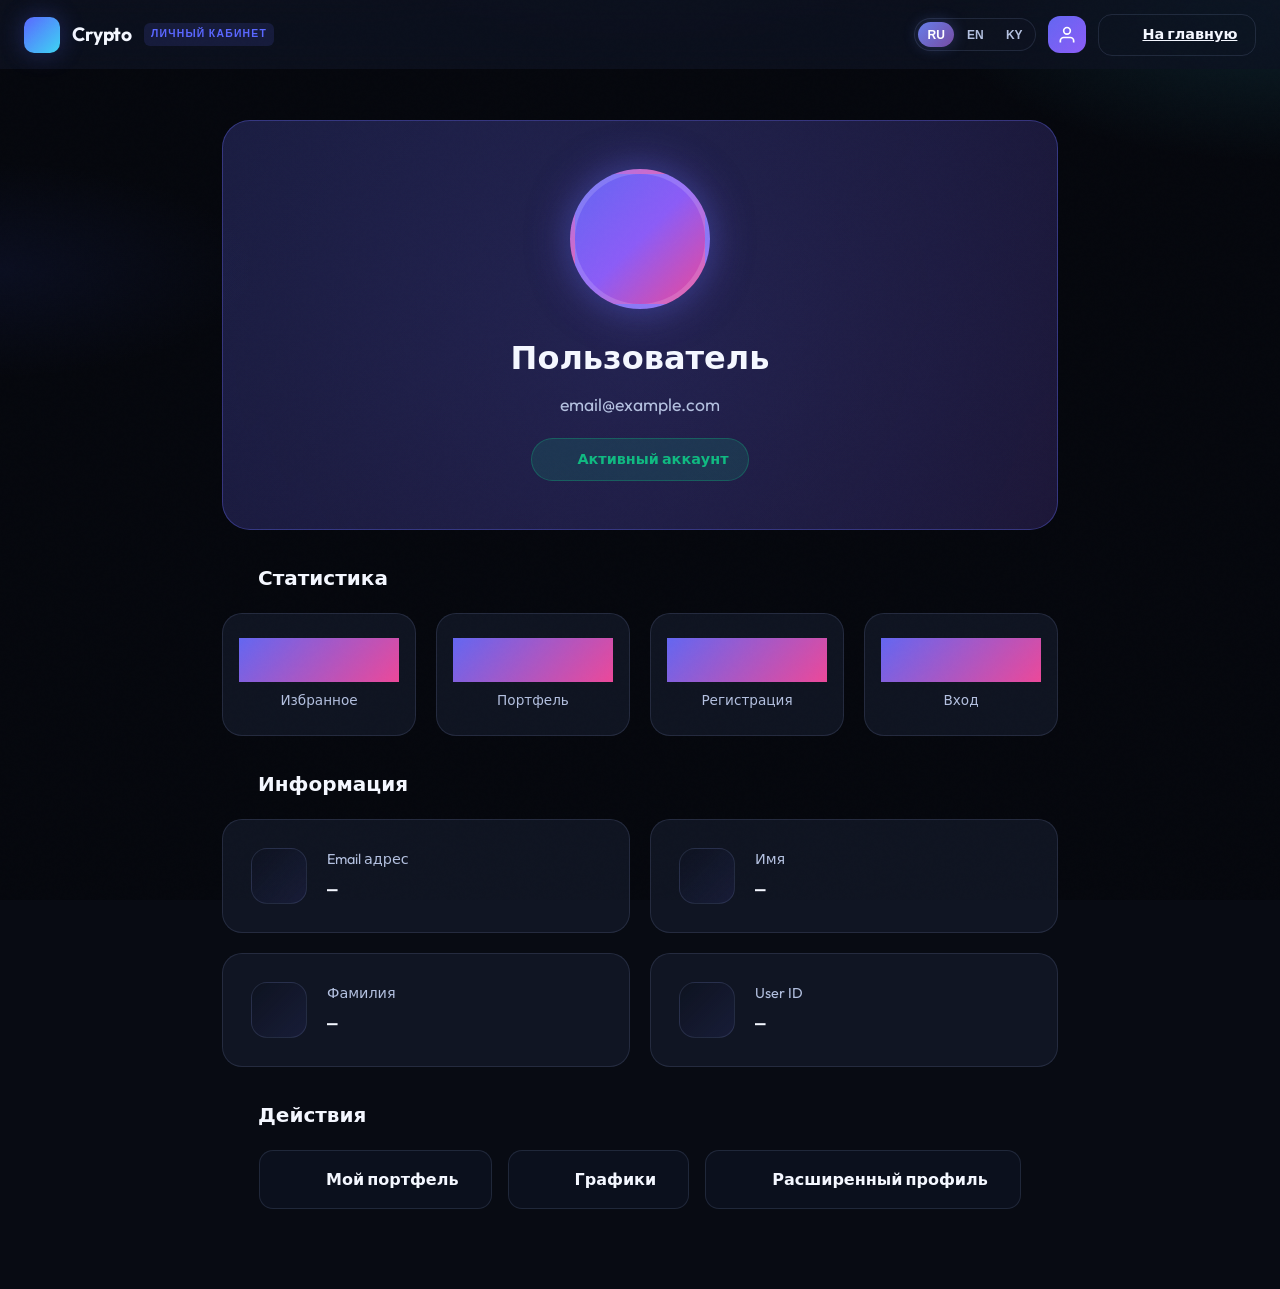
==== commit 45dae656: "Update lichnyi.html" ====
--- a/crypto-app/lichnyi.html
+++ b/crypto-app/lichnyi.html
@@ -195,7 +195,6 @@
             font-size: 1.75rem;
             font-weight: 800;
             background: linear-gradient(135deg, #6366f1 0%, #ec4899 100%);
-            -webkit-background-clip: text;
             -webkit-text-fill-color: transparent;
             margin-bottom: 0.5rem;
         }
@@ -301,6 +300,146 @@
             }
             .lk-stats {
                 grid-template-columns: repeat(2, 1fr);
+            }
+        }
+
+        @media (max-width: 480px) {
+            .header__container {
+                padding: 0.5rem 0.75rem;
+            }
+
+            .logo__text {
+                font-size: 1.1rem;
+            }
+
+            .logo__badge {
+                display: none;
+            }
+
+            .btn--icon {
+                padding: 0.45rem;
+            }
+
+            .btn--user svg {
+                width: 18px;
+                height: 18px;
+            }
+
+            .lang-selector {
+                padding: 2px;
+                gap: 2px;
+            }
+
+            .lang-btn {
+                min-width: 32px;
+                padding: 0.25rem 0.35rem;
+                font-size: 0.7rem;
+            }
+
+            .btn--ghost {
+                padding: 0.4rem 0.75rem;
+                font-size: 0.8rem;
+            }
+
+            .lk-container {
+                padding: 0.75rem;
+            }
+
+            .lk-header {
+                padding: 1.5rem 1rem;
+                border-radius: 20px;
+            }
+
+            .lk-avatar {
+                width: 80px;
+                height: 80px;
+            }
+
+            .lk-avatar lord-icon {
+                width: 40px;
+                height: 40px;
+            }
+
+            .lk-name {
+                font-size: 1.25rem;
+            }
+
+            .lk-email {
+                font-size: 0.9rem;
+            }
+
+            .lk-status {
+                font-size: 0.8rem;
+                padding: 0.4rem 0.8rem;
+            }
+
+            .lk-stats {
+                grid-template-columns: repeat(2, 1fr);
+                gap: 0.75rem;
+            }
+
+            .lk-stat {
+                padding: 1rem 0.5rem;
+            }
+
+            .lk-stat-value {
+                font-size: 1.25rem;
+            }
+
+            .lk-stat-label {
+                font-size: 0.75rem;
+            }
+
+            .lk-grid {
+                grid-template-columns: 1fr;
+                gap: 0.75rem;
+            }
+
+            .lk-card {
+                padding: 1rem;
+            }
+
+            .lk-card-icon {
+                width: 44px;
+                height: 44px;
+            }
+
+            .lk-card-icon lord-icon {
+                width: 22px;
+                height: 22px;
+            }
+
+            .lk-card-label {
+                font-size: 0.8rem;
+            }
+
+            .lk-card-value {
+                font-size: 0.9rem;
+            }
+
+            .lk-actions {
+                flex-direction: column;
+                gap: 0.75rem;
+            }
+
+            .lk-btn {
+                width: 100%;
+                justify-content: center;
+                padding: 0.875rem;
+            }
+
+            .lk-section-title {
+                font-size: 1rem;
+            }
+
+            .lk-section-title lord-icon {
+                width: 20px;
+                height: 20px;
+            }
+
+            /* Touch-friendly */
+            .btn, .lk-btn, .lk-card, .lk-stat {
+                min-height: 44px;
             }
         }
     </style>
--- a/crypto-app/style.css
+++ b/crypto-app/style.css
@@ -101,6 +101,19 @@
     margin: 0;
     padding: 0;
     box-sizing: border-box;
+    -webkit-tap-highlight-color: transparent;
+}
+
+/* Mobile touch optimizations */
+html {
+    -webkit-text-size-adjust: 100%;
+    -ms-text-size-adjust: 100%;
+    touch-action: manipulation;
+}
+
+/* Prevent callout on iOS */
+button, a {
+    -webkit-touch-callout: none;
 }
 
 body {
@@ -1915,6 +1928,16 @@
 .movers__list {
     list-style: none;
     padding: 0.75rem 0;
+    min-height: 200px;
+}
+
+.movers__list:empty::before {
+    content: 'Загрузка данных...';
+    display: block;
+    text-align: center;
+    padding: 3rem 1rem;
+    color: var(--text-secondary);
+    font-size: 0.9rem;
 }
 
 .movers__row {
@@ -1925,9 +1948,9 @@
     gap: 0.75rem;
     transition: all 0.2s ease;
     cursor: pointer;
-    animation: slideIn 0.3s ease-out backwards;
-    opacity: 0;
-    transform: translateX(-10px);
+    animation: slideIn 0.3s ease-out forwards;
+    opacity: 1;
+    transform: translateX(0);
 }
 
 .movers__row:nth-child(1) { animation-delay: 0.05s; }
@@ -3473,13 +3496,24 @@
     .header__container {
         flex-wrap: wrap;
         padding: 0.7rem 1rem;
+        gap: 0.5rem;
     }
 
     .header__actions {
         order: 3;
         width: 100%;
         max-width: none;
-        flex-direction: column;
+        flex-direction: row;
+        flex-wrap: wrap;
+        gap: 0.5rem;
+        justify-content: flex-start;
+    }
+
+    .header__btns {
+        display: flex;
+        flex-wrap: wrap;
+        gap: 0.5rem;
+        width: auto;
     }
 
     .search-box {
@@ -3487,7 +3521,7 @@
     }
 
     .main {
-        padding: 5.5rem 1rem 2rem;
+        padding: 6.5rem 1rem 2rem;
     }
 
     .chart-wrapper {
@@ -3545,6 +3579,481 @@
 }
 
 @media (max-width: 480px) {
+    /* Header mobile - extra compact to fit all */
+    .header__container {
+        padding: 0.4rem 0.5rem;
+        gap: 0.4rem;
+        display: flex;
+        flex-direction: row;
+        flex-wrap: wrap;
+        align-items: center;
+    }
+
+    /* Extra small logo */
+    .logo {
+        order: 1;
+        flex-shrink: 0;
+        display: flex;
+        align-items: center;
+        gap: 0.3rem;
+    }
+
+    .logo__mark {
+        width: 28px;
+        height: 28px;
+    }
+
+    .logo__text {
+        font-size: 1rem;
+    }
+
+    .logo__badge {
+        display: none;
+    }
+
+    /* Compact search */
+    .search-box {
+        order: 2;
+        flex: 1 1 auto;
+        margin: 0;
+        min-width: 100px;
+        padding: 0.35rem 0.6rem;
+    }
+
+    .search-box__icon {
+        width: 16px;
+        height: 16px;
+    }
+
+    .search-box__input {
+        font-size: 13px;
+        padding: 0;
+    }
+
+    .search-box__input::placeholder {
+        font-size: 12px;
+    }
+
+    /* Small burger */
+    .header__burger {
+        order: 3;
+        flex-shrink: 0;
+        width: 32px;
+        height: 32px;
+        padding: 0.4rem;
+    }
+
+    .header__burger span {
+        width: 16px;
+        height: 2px;
+    }
+
+    /* Row 2: All buttons compact */
+    .header__actions {
+        order: 4;
+        display: flex;
+        flex-direction: row;
+        flex-wrap: wrap;
+        gap: 0.3rem;
+        width: 100%;
+        flex-basis: 100%;
+        justify-content: flex-start;
+        padding: 0;
+        margin: 0;
+    }
+
+    /* Hide nav by default on mobile */
+    .nav {
+        display: none;
+        order: 5;
+        width: 100%;
+        flex-basis: 100%;
+        flex-direction: column;
+        gap: 0.2rem;
+        padding: 0.4rem 0;
+    }
+
+    .header.nav-open .nav {
+        display: flex;
+    }
+
+    .nav__link {
+        padding: 0.5rem 0.6rem;
+        font-size: 0.85rem;
+        min-width: auto;
+    }
+
+    .header__btns {
+        display: flex;
+        flex-wrap: wrap;
+        gap: 0.2rem;
+        align-items: center;
+    }
+
+    /* Extra small buttons */
+    .btn--icon,
+    .btn--ghost,
+    .btn--fav {
+        padding: 0.3rem;
+        min-width: 28px;
+        min-height: 28px;
+        width: 28px;
+        height: 28px;
+        border-radius: 6px;
+    }
+
+    .btn--icon svg,
+    .btn--ghost svg,
+    .btn--fav svg {
+        width: 14px;
+        height: 14px;
+    }
+
+    /* Hide user badge text */
+    .auth-header-user {
+        display: none;
+    }
+
+    /* Compact favorites count */
+    .favorites-count {
+        top: -3px;
+        right: -3px;
+        min-width: 12px;
+        height: 12px;
+        font-size: 0.55rem;
+        padding: 0 2px;
+    }
+
+    /* Extra compact lang selector */
+    .lang-selector {
+        padding: 1px;
+        gap: 1px;
+    }
+
+    .lang-btn {
+        min-width: 24px;
+        padding: 0.15rem 0.25rem;
+        font-size: 0.6rem;
+        border-radius: 4px;
+    }
+
+    /* Compact auth buttons - icons only */
+    .auth-header-btn {
+        font-size: 0;
+        padding: 0.3rem;
+        min-width: 28px;
+        min-height: 28px;
+        width: 28px;
+        height: 28px;
+        border-radius: 6px;
+    }
+
+    .auth-header-btn::before {
+        content: '👤';
+        font-size: 12px;
+    }
+
+    #logoutBtn.auth-header-btn::before {
+        content: '🚪';
+    }
+
+    /* Compact refresh indicator */
+    .refresh-indicator {
+        padding: 0.25rem 0.4rem;
+        font-size: 0.6rem;
+        gap: 0.2rem;
+        border-radius: 10px;
+    }
+
+    .refresh-indicator__text {
+        display: none;
+    }
+
+    .refresh-indicator__dot {
+        width: 5px;
+        height: 5px;
+    }
+
+    /* Hero mobile */
+    .hero {
+        padding: 1.5rem 0.75rem;
+    }
+
+    .hero__title {
+        font-size: 1.5rem;
+        line-height: 1.3;
+    }
+
+    .hero__subtitle {
+        font-size: 0.9rem;
+        max-width: 100%;
+    }
+
+    .hero__actions {
+        flex-direction: column;
+        gap: 0.75rem;
+    }
+
+    .hero__btn {
+        width: 100%;
+        justify-content: center;
+        padding: 0.875rem 1.25rem;
+        font-size: 0.9rem;
+    }
+
+    /* Stats mobile */
+    .stats-grid {
+        grid-template-columns: repeat(2, 1fr);
+        gap: 0.75rem;
+        padding: 0 0.75rem;
+    }
+
+    .stat-card {
+        padding: 1rem;
+    }
+
+    .stat-value {
+        font-size: 1.25rem;
+    }
+
+    .stat-label {
+        font-size: 0.75rem;
+    }
+
+    /* Table mobile */
+    .crypto-table {
+        font-size: 0.8rem;
+    }
+
+    .crypto-table__th,
+    .crypto-cell {
+        padding: 0.75rem 0.5rem;
+    }
+
+    .crypto-table__th:first-child,
+    .crypto-cell:first-child {
+        padding-left: 0.75rem;
+    }
+
+    .crypto-table__th:last-child,
+    .crypto-cell:last-child {
+        padding-right: 0.75rem;
+    }
+
+    /* Hide more columns on very small screens */
+    .crypto-table__th--mcap,
+    .crypto-cell--mcap {
+        display: none;
+    }
+
+    /* Movers mobile */
+    .movers {
+        padding: 0 0.75rem;
+    }
+
+    .movers__col {
+        border-radius: 16px;
+    }
+
+    .movers__head {
+        padding: 0.75rem 1rem;
+        font-size: 0.85rem;
+    }
+
+    .movers__row {
+        padding: 0.6rem 1rem;
+    }
+
+    .movers__img {
+        width: 28px;
+        height: 28px;
+    }
+
+    .movers__name {
+        font-size: 0.8rem;
+    }
+
+    .movers__sym {
+        font-size: 0.7rem;
+    }
+
+    .movers__pct {
+        font-size: 0.8rem;
+        padding: 0.25rem 0.5rem;
+    }
+
+    /* About section mobile */
+    .about {
+        padding: 2rem 0.75rem;
+    }
+
+    .about__bento {
+        grid-template-columns: 1fr;
+        gap: 0.75rem;
+    }
+
+    .about__card {
+        padding: 1.25rem;
+    }
+
+    .about__card-title {
+        font-size: 1rem;
+    }
+
+    .about__card-text {
+        font-size: 0.8rem;
+    }
+
+    /* Footer mobile */
+    .footer {
+        padding: 2rem 0.75rem;
+    }
+
+    .footer__title {
+        font-size: 0.9rem;
+    }
+
+    .footer__link {
+        font-size: 0.8rem;
+    }
+
+    /* Ticker mobile */
+    .ticker-item {
+        padding: 0.4rem 0.6rem;
+        font-size: 0.75rem;
+    }
+
+    .ticker-change {
+        font-size: 0.7rem;
+    }
+
+    /* Notifications mobile */
+    .notifications {
+        left: 0.5rem;
+        right: 0.5rem;
+        bottom: 0.5rem;
+    }
+
+    .notification {
+        padding: 0.75rem;
+        font-size: 0.85rem;
+    }
+
+    /* Touch-friendly improvements */
+    .btn,
+    .nav__link,
+    .movers__row,
+    .crypto-row,
+    .footer__link {
+        min-height: 44px;
+    }
+
+    .btn-favorite {
+        width: 36px;
+        height: 36px;
+    }
+
+    /* Better touch targets */
+    .tab {
+        padding: 0.65rem 1rem;
+        font-size: 0.8rem;
+    }
+
+    .tabs {
+        gap: 0.25rem;
+        padding: 0.25rem;
+    }
+
+    /* Chart mobile */
+    .chart-wrapper {
+        height: 220px;
+        border-radius: 16px;
+    }
+
+    /* TV Layout mobile */
+    .tv-header {
+        padding: 0.75rem;
+    }
+
+    .tv-symbol {
+        font-size: 1rem;
+    }
+
+    .tv-price {
+        font-size: 1.1rem;
+    }
+
+    /* Watchlist mobile */
+    .tv-watchlist-item {
+        padding: 0.6rem 0.75rem;
+    }
+
+    .tv-watchlist-name {
+        font-size: 0.8rem;
+    }
+
+    .tv-watchlist-price {
+        font-size: 0.85rem;
+    }
+
+    /* Sortable headers mobile */
+    .crypto-table__th.sortable {
+        font-size: 0.7rem;
+    }
+
+    /* Main content padding for 2-row header */
+    .main {
+        padding: 8.5rem 0.5rem 1rem;
+    }
+
+    /* Section titles mobile */
+    .section__title {
+        font-size: 1.25rem;
+        padding: 0 0.75rem;
+    }
+
+    .section__subtitle {
+        font-size: 0.85rem;
+        padding: 0 0.75rem;
+    }
+
+    /* Burger menu mobile */
+    .header__burger {
+        width: 36px;
+        height: 36px;
+    }
+
+    .header__burger span {
+        width: 18px;
+        height: 2px;
+    }
+
+    /* Smooth scrolling for mobile */
+    html {
+        scroll-behavior: smooth;
+        -webkit-overflow-scrolling: touch;
+    }
+
+    /* Prevent horizontal scroll */
+    body {
+        overflow-x: hidden;
+        max-width: 100vw;
+    }
+
+    /* Better form elements on mobile */
+    input, select, button {
+        font-size: 16px; /* Prevents zoom on iOS */
+    }
+
+    /* Tables horizontal scroll */
+    .table-wrapper {
+        overflow-x: auto;
+        -webkit-overflow-scrolling: touch;
+    }
+
+    .crypto-table {
+        min-width: 500px;
+    }
 }
 
 /* Auth Modal */
